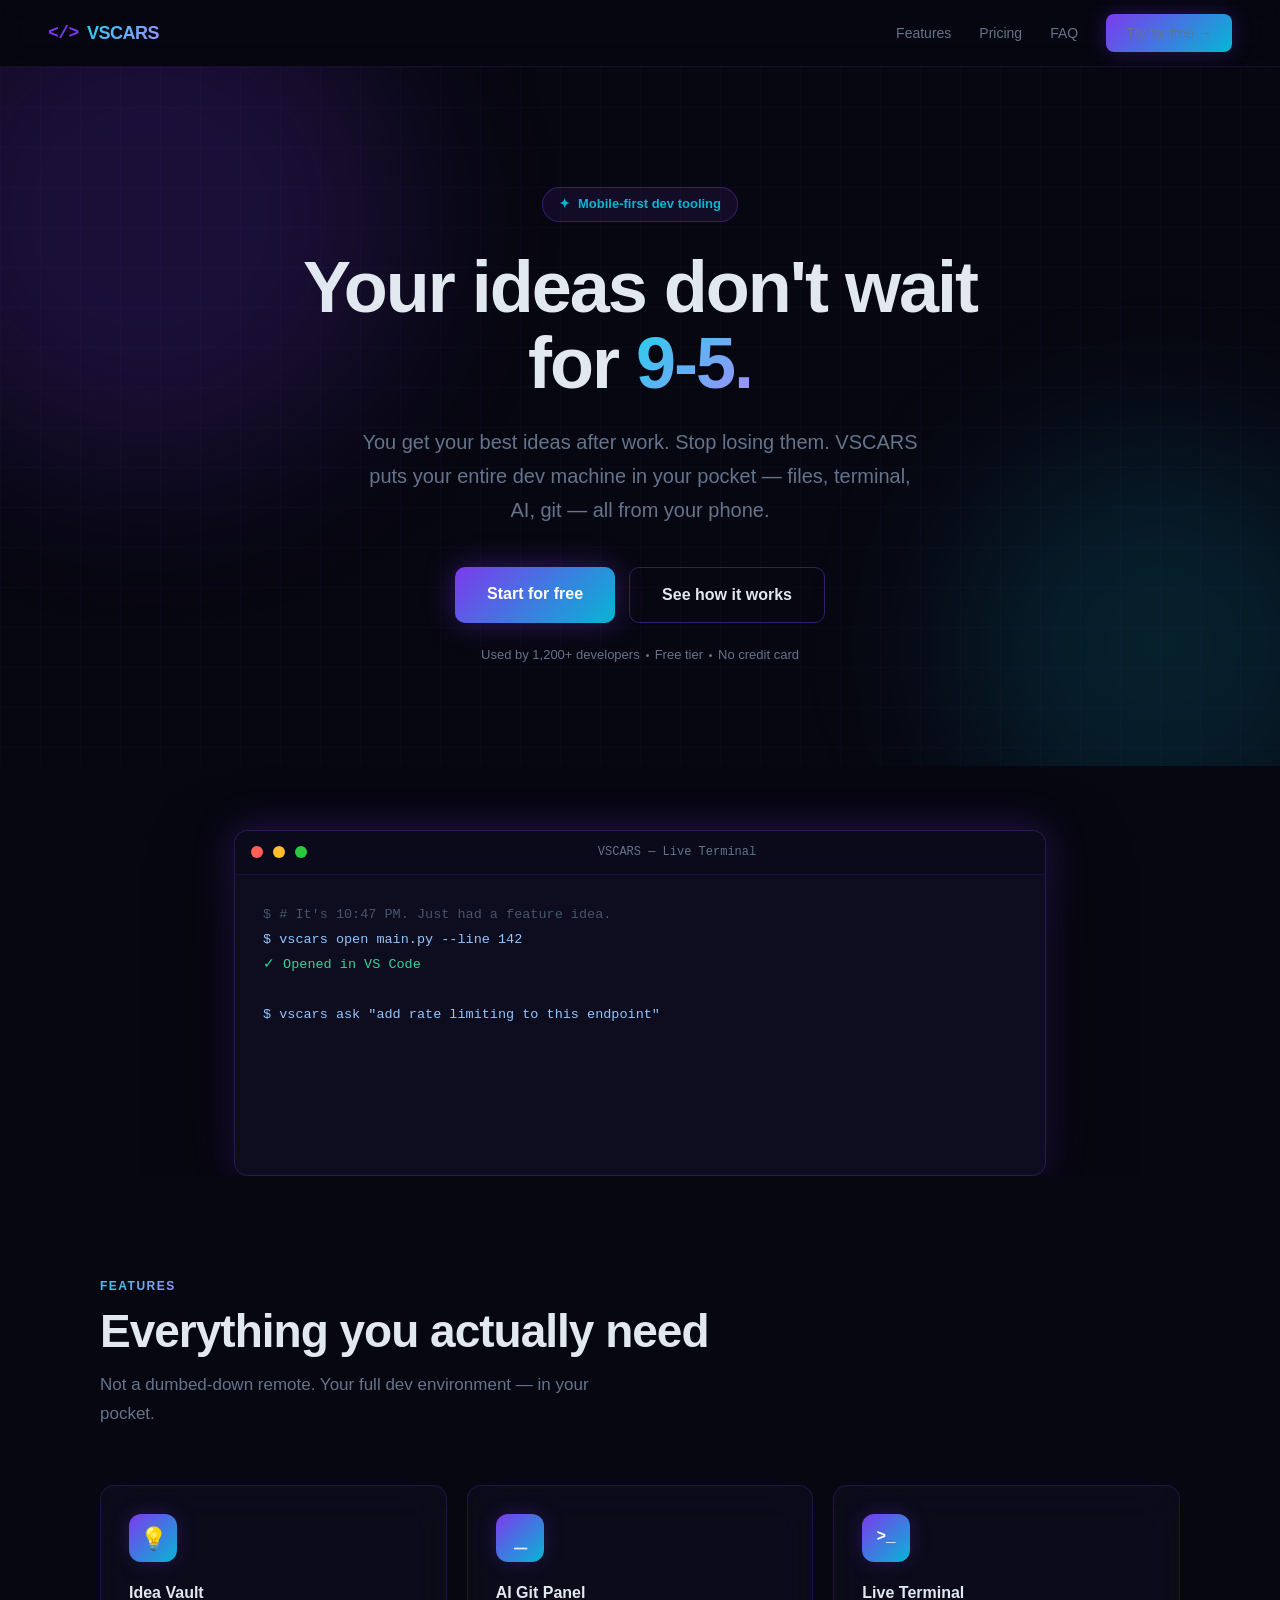
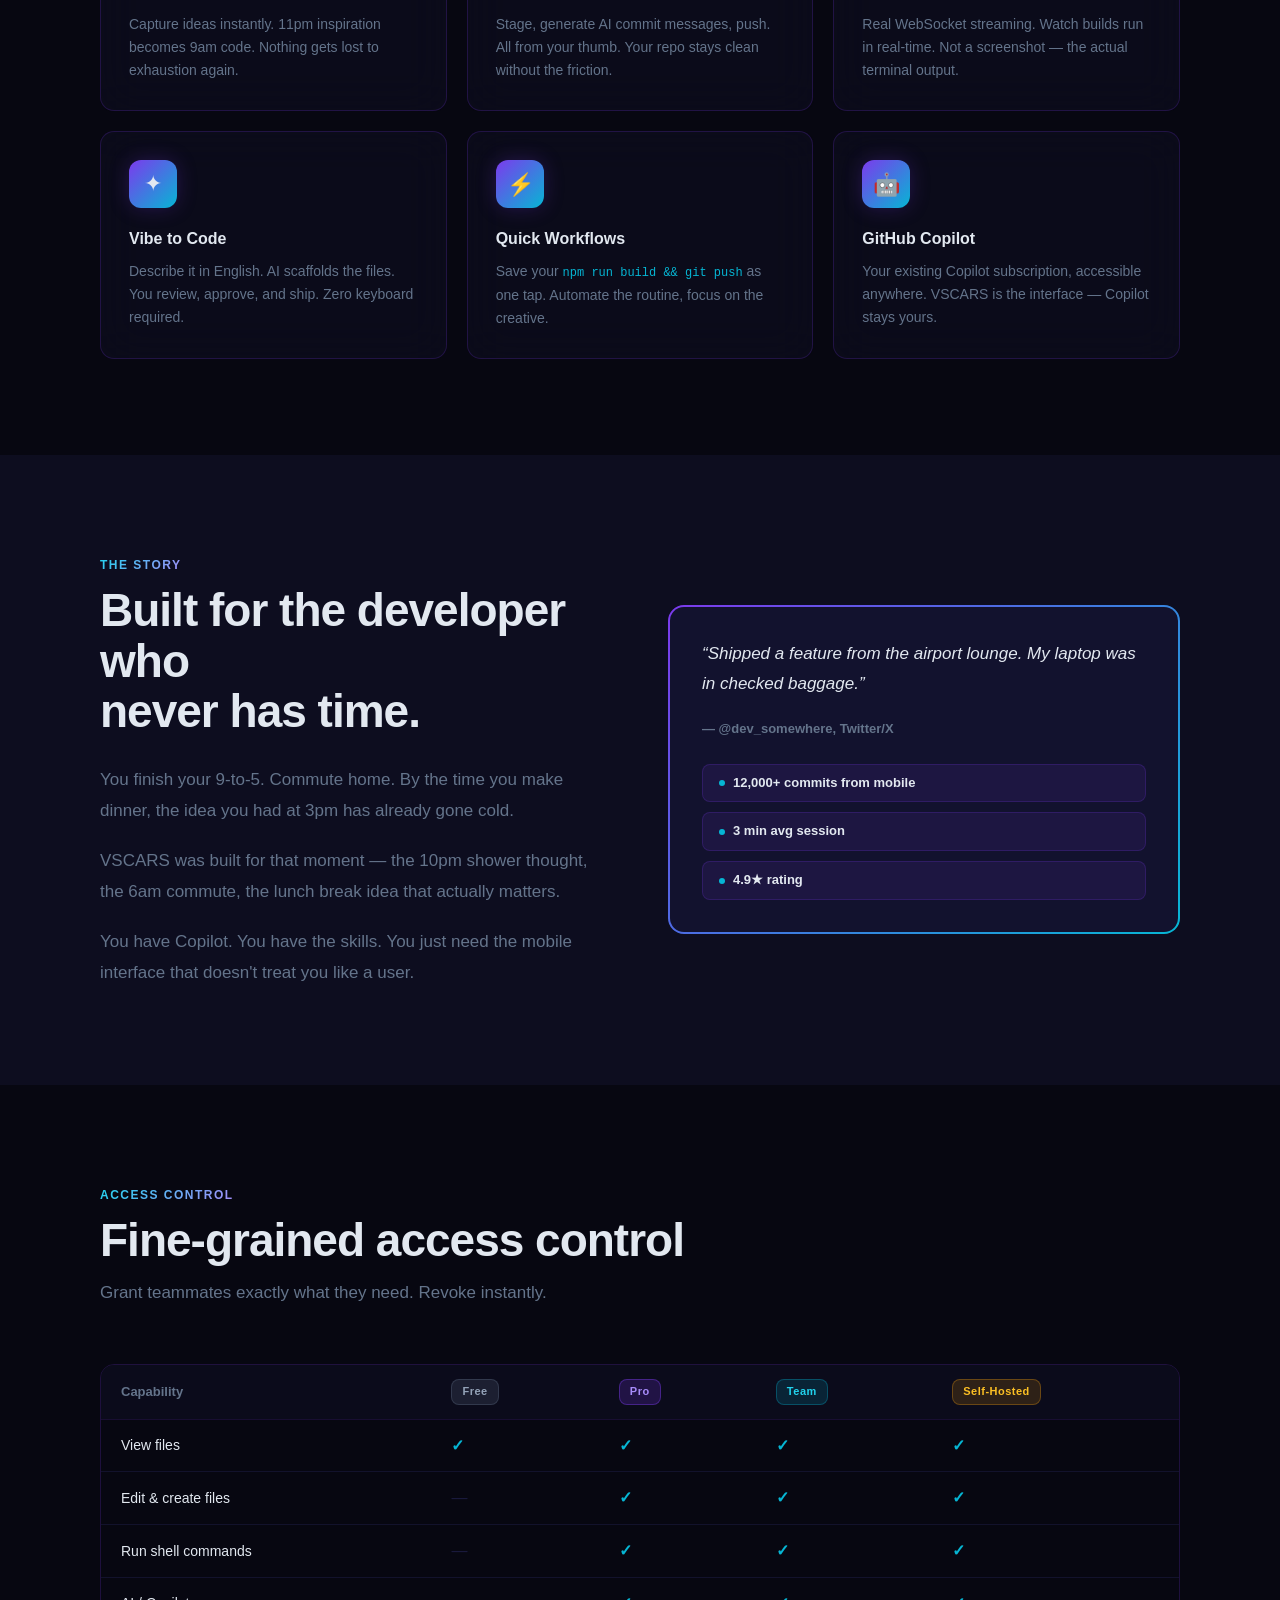
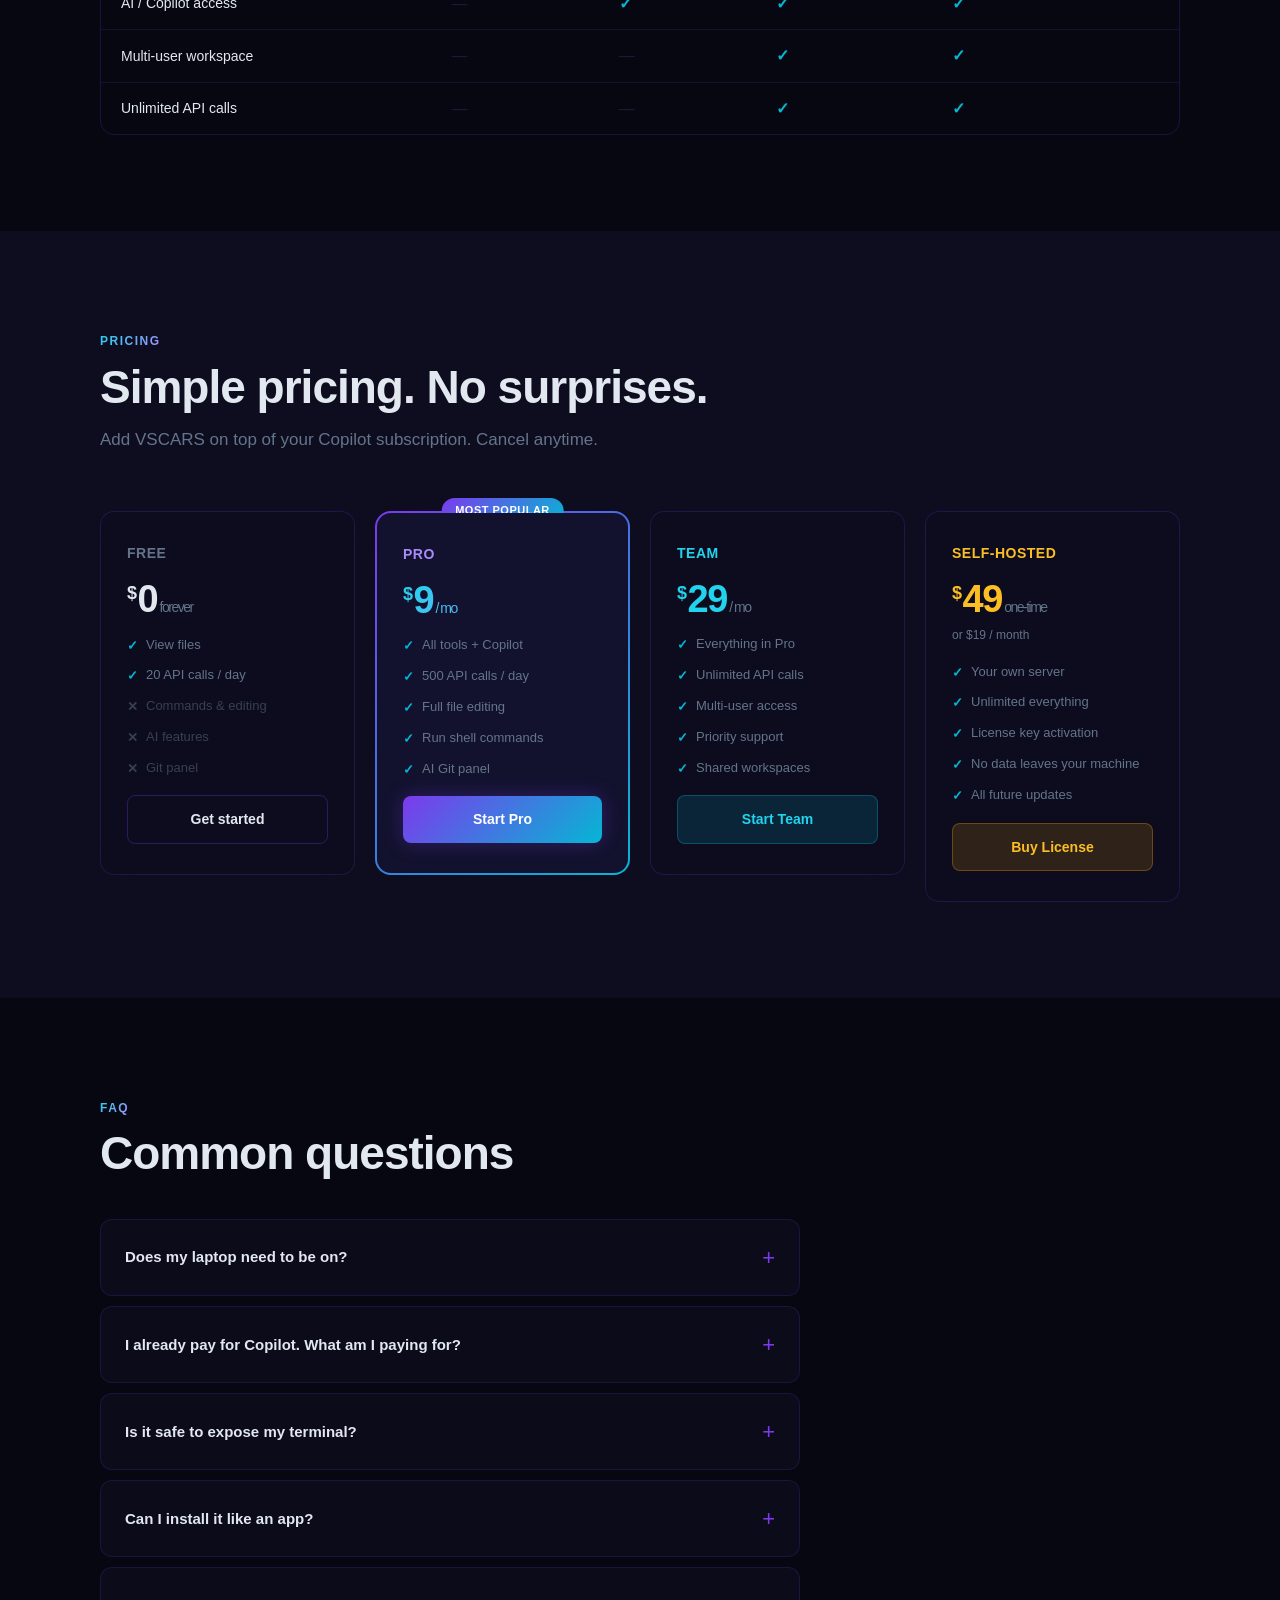
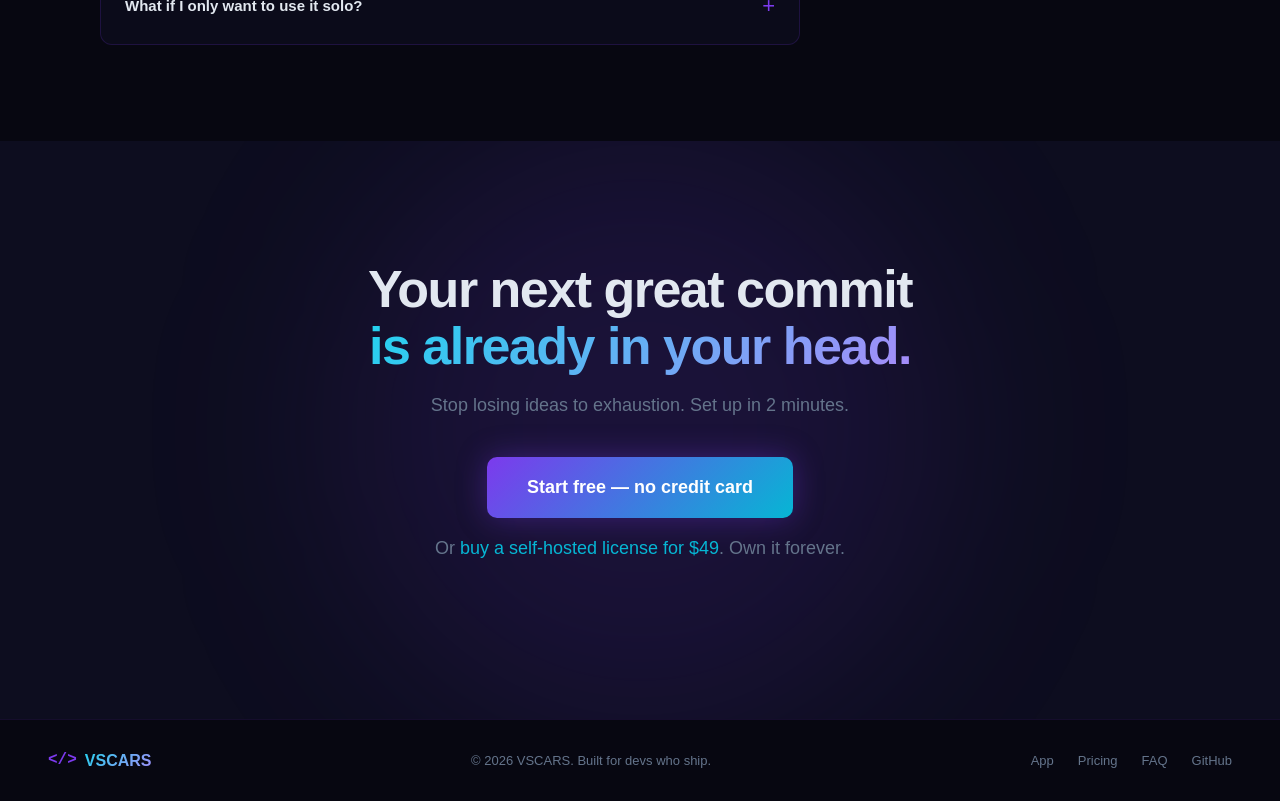
==== static/landing.html @ 750887f8 "Initial commit" ====
<!DOCTYPE html>
<html lang="en">
<head>
<meta charset="UTF-8">
<meta name="viewport" content="width=device-width,initial-scale=1">
<title>VSCARS — VS Code As a Remote Service</title>
<meta name="description" content="Control your dev machine from your phone. Files, terminal, AI, and Git — all from mobile.">
<meta property="og:title" content="VSCARS — VS Code As a Remote Service">
<meta property="og:description" content="Control your dev machine from your phone. Files, terminal, AI, and Git — all from mobile.">
<meta property="og:type" content="website">
<meta name="theme-color" content="#7c3aed">
<link rel="manifest" href="/manifest.json">
<style>
*,*::before,*::after{box-sizing:border-box;margin:0;padding:0}
:root{
  --bg:#070711;
  --surface:#0d0d1f;
  --surface-2:#12122e;
  --border:#1a1a3e;
  --fg:#e2e8f0;
  --muted:#64748b;
  --accent:#7c3aed;
  --accent-2:#06b6d4;
  --accent-3:#f59e0b;
  --gradient:linear-gradient(135deg,#7c3aed 0%,#06b6d4 100%);
  --gradient-text:-webkit-linear-gradient(135deg,#a78bfa,#22d3ee);
  --glow:0 0 40px rgba(124,58,237,0.3);
  --success:#22d3ee;
  --error:#f87171;
  --font:-apple-system,BlinkMacSystemFont,'Segoe UI',sans-serif;
  --mono:'SF Mono','Cascadia Code','Fira Code',Consolas,monospace;
}
html{scroll-behavior:smooth}
body{
  background:var(--bg);color:var(--fg);
  font-family:var(--font);line-height:1.6;
  overflow-x:hidden;
}
a{color:var(--accent);text-decoration:none}
img{max-width:100%}

/* ─── GRADIENT TEXT ─── */
.grad-text{
  background:var(--gradient-text);
  -webkit-background-clip:text;
  -webkit-text-fill-color:transparent;
  background-clip:text;
}

/* ─── NAV ─── */
nav{
  position:sticky;top:0;z-index:200;
  display:flex;align-items:center;justify-content:space-between;
  padding:14px 48px;
  background:rgba(7,7,17,0.85);
  backdrop-filter:blur(16px);-webkit-backdrop-filter:blur(16px);
  border-bottom:1px solid rgba(124,58,237,0.15);
}
.nav-brand{
  display:flex;align-items:center;gap:8px;
  font-weight:800;font-size:18px;letter-spacing:-.5px;
  color:var(--fg);
}
.nav-brand .logo-mark{
  font-size:18px;color:var(--accent);font-family:var(--mono);
}
.nav-links{display:flex;gap:28px;align-items:center}
.nav-links a{
  color:var(--muted);font-size:14px;font-weight:500;
  transition:color .2s;
}
.nav-links a:hover{color:var(--fg)}
.btn-nav{
  padding:8px 20px;
  background:var(--gradient);
  color:#fff;border-radius:8px;
  font-size:14px;font-weight:700;
  transition:opacity .2s,box-shadow .2s;
  box-shadow:0 0 20px rgba(124,58,237,0.3);
}
.btn-nav:hover{opacity:.9;box-shadow:0 0 30px rgba(124,58,237,0.5)}

/* ─── HERO ─── */
.hero{
  position:relative;text-align:center;
  padding:120px 24px 100px;overflow:hidden;
}
.hero-bg-grid{
  position:absolute;inset:0;
  background-image:
    linear-gradient(rgba(124,58,237,0.04) 1px,transparent 1px),
    linear-gradient(90deg,rgba(124,58,237,0.04) 1px,transparent 1px);
  background-size:40px 40px;
  pointer-events:none;
}
.orb{
  position:absolute;border-radius:50%;
  filter:blur(80px);pointer-events:none;
  animation:orb-float 8s ease-in-out infinite;
}
.orb-purple{
  width:500px;height:500px;
  background:rgba(124,58,237,0.18);
  top:-100px;left:-100px;
  animation-delay:0s;
}
.orb-cyan{
  width:400px;height:400px;
  background:rgba(6,182,212,0.14);
  bottom:-80px;right:-80px;
  animation-delay:-4s;
}
@keyframes orb-float{
  0%,100%{transform:translateY(0) scale(1)}
  50%{transform:translateY(-30px) scale(1.05)}
}
.hero-inner{position:relative;z-index:1;max-width:820px;margin:0 auto}
.pill-badge{
  display:inline-flex;align-items:center;gap:8px;
  padding:6px 16px;border-radius:999px;
  background:rgba(124,58,237,0.1);
  border:1px solid rgba(124,58,237,0.35);
  font-size:13px;font-weight:600;color:var(--accent-2);
  margin-bottom:28px;
}
.hero h1{
  font-size:clamp(42px,7vw,72px);font-weight:900;
  line-height:1.05;letter-spacing:-2px;
  margin-bottom:24px;
}
.hero-para{
  font-size:clamp(16px,2.2vw,20px);color:var(--muted);
  max-width:560px;margin:0 auto 40px;line-height:1.7;
}
.hero-cta{display:flex;gap:14px;justify-content:center;flex-wrap:wrap}
.btn-primary{
  padding:14px 32px;
  background:var(--gradient);
  color:#fff;border-radius:10px;
  font-size:16px;font-weight:700;
  transition:opacity .2s,box-shadow .2s;
  box-shadow:0 0 30px rgba(124,58,237,0.35);
  display:inline-block;
}
.btn-primary:hover{opacity:.9;box-shadow:0 0 50px rgba(124,58,237,0.55)}
.btn-ghost{
  padding:14px 32px;
  background:transparent;
  border:1px solid rgba(124,58,237,0.4);
  color:var(--fg);border-radius:10px;
  font-size:16px;font-weight:600;
  transition:border-color .2s,background .2s;
  display:inline-block;
}
.btn-ghost:hover{border-color:var(--accent);background:rgba(124,58,237,0.07)}
.social-proof{
  font-size:13px;color:var(--muted);
  margin-top:22px;display:flex;
  justify-content:center;align-items:center;gap:6px;
  flex-wrap:wrap;
}
.social-proof-dot{width:3px;height:3px;border-radius:50%;background:var(--muted);display:inline-block}

/* ─── TERMINAL ─── */
.terminal-wrap{max-width:860px;margin:0 auto;padding:64px 24px 0}
.terminal-window{
  background:var(--surface);
  border:1px solid rgba(124,58,237,0.25);
  border-radius:14px;overflow:hidden;
  box-shadow:0 30px 80px rgba(0,0,0,0.6),var(--glow);
}
.terminal-bar{
  background:#0a0a1a;padding:12px 16px;
  display:flex;align-items:center;gap:10px;
  border-bottom:1px solid rgba(124,58,237,0.15);
}
.t-dot{width:12px;height:12px;border-radius:50%;flex-shrink:0}
.terminal-title{
  margin-left:8px;font-size:12px;color:var(--muted);
  font-family:var(--mono);flex:1;text-align:center;
}
.terminal-body{
  padding:28px 28px 32px;
  font-family:var(--mono);font-size:13.5px;line-height:1.85;
  min-height:300px;
}
.t-line{opacity:0;display:block}
.t-comment{color:#475569}
.t-cmd{color:#93c5fd}
.t-prompt{color:#64748b}
.t-success{color:#34d399}
.t-ai{color:#a78bfa}
.t-output{color:#94a3b8}
.t-branch{color:#f59e0b}
/* typewriter reveal — each line fades + slides in */
@keyframes line-in{
  from{opacity:0;transform:translateY(4px)}
  to{opacity:1;transform:translateY(0)}
}
.t-line.visible{
  animation:line-in .25s ease forwards;
}

/* ─── SECTIONS ─── */
section{padding:96px 24px}
.section-inner{max-width:1080px;margin:0 auto}
.section-eyebrow{
  font-size:12px;font-weight:700;letter-spacing:1.5px;
  text-transform:uppercase;
  background:var(--gradient-text);
  -webkit-background-clip:text;-webkit-text-fill-color:transparent;background-clip:text;
  margin-bottom:10px;display:inline-block;
}
h2.section-title{
  font-size:clamp(28px,4.5vw,46px);font-weight:900;
  letter-spacing:-1px;line-height:1.1;margin-bottom:14px;
}
.section-sub{
  color:var(--muted);font-size:17px;
  max-width:520px;line-height:1.7;margin-bottom:56px;
}

/* ─── FEATURE GRID ─── */
#features{background:var(--bg)}
.feature-grid{
  display:grid;
  grid-template-columns:repeat(3,1fr);
  gap:20px;
}
.feature-card{
  position:relative;
  background:rgba(13,13,31,0.7);
  backdrop-filter:blur(20px);-webkit-backdrop-filter:blur(20px);
  border:1px solid rgba(124,58,237,0.2);
  border-radius:14px;padding:28px;
  transition:border-color .3s,transform .3s,box-shadow .3s;
  overflow:hidden;
}
.feature-card::before{
  content:'';position:absolute;inset:0;
  background:var(--gradient);opacity:0;
  transition:opacity .3s;border-radius:14px;
  z-index:-1;
}
.feature-card:hover{
  border-color:rgba(124,58,237,0.5);
  transform:translateY(-4px);
  box-shadow:0 20px 60px rgba(124,58,237,0.15);
}
.feature-card:hover::before{opacity:0.04}
.fc-icon-wrap{
  width:48px;height:48px;border-radius:12px;
  background:var(--gradient);
  display:flex;align-items:center;justify-content:center;
  font-size:22px;margin-bottom:18px;
  box-shadow:0 0 20px rgba(124,58,237,0.25);
}
.fc-title{font-weight:700;font-size:16px;margin-bottom:8px}
.fc-body{color:var(--muted);font-size:14px;line-height:1.65}

/* ─── STORY SECTION ─── */
#story{background:var(--surface)}
.story-grid{
  display:grid;
  grid-template-columns:1fr 1fr;
  gap:56px;align-items:center;
}
.story-text p{
  color:var(--muted);font-size:17px;line-height:1.8;
  margin-bottom:20px;
}
.story-text p:last-child{margin-bottom:0}
/* gradient border card via outline trick */
.story-card{
  position:relative;
  background:rgba(13,13,31,0.85);
  backdrop-filter:blur(20px);-webkit-backdrop-filter:blur(20px);
  border-radius:16px;padding:2px;
  background:var(--gradient);
}
.story-card-inner{
  background:var(--surface-2);
  border-radius:14px;padding:32px;
}
.story-quote{
  font-size:17px;line-height:1.75;color:var(--fg);
  font-style:italic;margin-bottom:20px;
}
.story-author{
  font-size:13px;font-weight:700;color:var(--muted);
  margin-bottom:24px;
}
.stat-pills{display:flex;flex-direction:column;gap:10px}
.stat-pill{
  display:inline-flex;align-items:center;gap:8px;
  padding:8px 16px;border-radius:8px;
  background:rgba(124,58,237,0.1);
  border:1px solid rgba(124,58,237,0.2);
  font-size:13px;font-weight:600;color:var(--fg);
}
.stat-pill-dot{
  width:6px;height:6px;border-radius:50%;
  background:var(--gradient);
  background:var(--accent-2);
}

/* ─── PERMISSIONS ─── */
#permissions{background:var(--bg)}
.table-wrap{overflow-x:auto;border-radius:14px;border:1px solid rgba(124,58,237,0.2)}
.perm-table{
  width:100%;border-collapse:collapse;
  font-size:14px;
}
.perm-table th{
  text-align:left;padding:14px 20px;
  color:var(--muted);font-weight:600;font-size:13px;
  background:rgba(13,13,31,0.8);
  border-bottom:1px solid rgba(124,58,237,0.15);
}
.perm-table td{
  padding:13px 20px;
  border-bottom:1px solid rgba(26,26,62,0.6);
}
.perm-table tbody tr:last-child td{border-bottom:none}
.perm-table tbody tr:hover td{background:rgba(124,58,237,0.04)}
.check{color:var(--accent-2);font-weight:700;font-size:16px}
.cross{color:var(--border);font-size:16px}
.badge-plan{
  display:inline-block;padding:3px 10px;border-radius:8px;
  font-size:11px;font-weight:700;letter-spacing:.5px;
}
.bg-free{background:rgba(100,116,139,0.2);color:#94a3b8;border:1px solid rgba(100,116,139,0.3)}
.bg-pro{background:rgba(124,58,237,0.2);color:#a78bfa;border:1px solid rgba(124,58,237,0.4)}
.bg-team{background:rgba(6,182,212,0.15);color:#22d3ee;border:1px solid rgba(6,182,212,0.3)}
.bg-sh{background:rgba(245,158,11,0.15);color:#fbbf24;border:1px solid rgba(245,158,11,0.3)}

/* ─── PRICING ─── */
#pricing{background:var(--surface)}
.pricing-grid{
  display:grid;
  grid-template-columns:repeat(4,1fr);
  gap:20px;align-items:start;
}
.price-card{
  background:rgba(13,13,31,0.7);
  backdrop-filter:blur(20px);-webkit-backdrop-filter:blur(20px);
  border:1px solid rgba(124,58,237,0.2);
  border-radius:14px;padding:30px 26px;
  display:flex;flex-direction:column;gap:16px;
  transition:transform .3s,box-shadow .3s;
}
.price-card:hover{transform:translateY(-4px)}
/* featured card — gradient border wrapper */
.price-card-featured-wrap{
  position:relative;
  background:var(--gradient);
  border-radius:16px;padding:2px;
}
.price-card-featured-wrap .price-card{
  border:none;border-radius:14px;
  background:var(--surface-2);
}
.popular-badge{
  position:absolute;top:-13px;left:50%;transform:translateX(-50%);
  background:var(--gradient);
  color:#fff;font-size:11px;font-weight:700;letter-spacing:.5px;
  padding:4px 14px;border-radius:999px;white-space:nowrap;
  text-transform:uppercase;
}
.pc-name{font-size:14px;font-weight:700;color:var(--muted);letter-spacing:.5px;text-transform:uppercase}
.pc-price{
  font-size:38px;font-weight:900;letter-spacing:-1.5px;
  line-height:1;
}
.pc-price sup{font-size:18px;font-weight:700;vertical-align:super;margin-right:2px}
.pc-price sub{font-size:14px;font-weight:400;color:var(--muted);vertical-align:baseline}
.pc-subprice{font-size:12px;color:var(--muted);margin-top:-8px}
.pc-features{
  list-style:none;display:flex;flex-direction:column;gap:9px;flex:1;
}
.pc-features li{
  font-size:13px;color:var(--muted);
  display:flex;align-items:flex-start;gap:8px;
}
.pc-features li::before{
  content:"✓";color:var(--accent-2);
  font-weight:700;flex-shrink:0;margin-top:1px;
}
.pc-features li.no{color:#374151}
.pc-features li.no::before{content:"✕";color:#374151}
.btn-pc{
  padding:12px;border-radius:8px;font-weight:700;font-size:14px;
  text-align:center;display:block;
  transition:opacity .2s,box-shadow .2s;
}
.btn-pc-grad{background:var(--gradient);color:#fff;box-shadow:0 0 20px rgba(124,58,237,0.3)}
.btn-pc-grad:hover{opacity:.9;box-shadow:0 0 35px rgba(124,58,237,0.5)}
.btn-pc-outline{
  background:transparent;border:1px solid rgba(124,58,237,0.3);
  color:var(--fg);
}
.btn-pc-outline:hover{border-color:var(--accent);background:rgba(124,58,237,0.06)}
.btn-pc-amber{background:rgba(245,158,11,0.15);border:1px solid rgba(245,158,11,0.3);color:#fbbf24}
.btn-pc-amber:hover{background:rgba(245,158,11,0.25)}

/* ─── FAQ ─── */
#faq{background:var(--bg)}
.faq-list{max-width:700px;display:flex;flex-direction:column;gap:10px}
details.faq-item{
  background:rgba(13,13,31,0.7);
  border:1px solid rgba(124,58,237,0.18);
  border-radius:12px;overflow:hidden;
  transition:border-color .2s;
}
details.faq-item[open]{border-color:rgba(124,58,237,0.4)}
details.faq-item summary{
  padding:20px 24px;
  font-weight:700;font-size:15px;
  cursor:pointer;list-style:none;
  display:flex;justify-content:space-between;align-items:center;
  user-select:none;
}
details.faq-item summary::-webkit-details-marker{display:none}
details.faq-item summary::after{
  content:'+';font-size:22px;font-weight:300;
  color:var(--accent);flex-shrink:0;margin-left:16px;
  transition:transform .2s;
}
details.faq-item[open] summary::after{transform:rotate(45deg)}
.faq-body{
  padding:0 24px 20px;
  color:var(--muted);font-size:14px;line-height:1.75;
}

/* ─── FINAL CTA ─── */
#final-cta{
  position:relative;text-align:center;
  padding:120px 24px;overflow:hidden;
  background:var(--surface);
}
.cta-orb-purple{
  position:absolute;width:600px;height:600px;
  border-radius:50%;background:rgba(124,58,237,0.12);
  filter:blur(100px);top:50%;left:50%;
  transform:translate(-50%,-50%);
  pointer-events:none;
}
.cta-inner{position:relative;z-index:1;max-width:640px;margin:0 auto}
#final-cta h2{
  font-size:clamp(32px,5vw,52px);font-weight:900;
  letter-spacing:-1.5px;line-height:1.1;margin-bottom:16px;
}
#final-cta p{
  color:var(--muted);font-size:18px;margin-bottom:36px;line-height:1.65;
}
.cta-note{
  font-size:13px;color:var(--muted);margin-top:16px;
}
.cta-note a{color:var(--accent-2)}

/* ─── FOOTER ─── */
footer{
  border-top:1px solid rgba(124,58,237,0.12);
  padding:28px 48px;
  display:flex;justify-content:space-between;align-items:center;
  flex-wrap:wrap;gap:14px;
  background:var(--bg);
}
.footer-brand{
  display:flex;align-items:center;gap:8px;
  font-weight:800;font-size:16px;
}
.footer-copy{font-size:13px;color:var(--muted)}
.footer-links{display:flex;gap:24px;flex-wrap:wrap}
.footer-links a{color:var(--muted);font-size:13px;transition:color .2s}
.footer-links a:hover{color:var(--fg)}

/* ─── RESPONSIVE ─── */
@media(max-width:960px){
  .pricing-grid{grid-template-columns:repeat(2,1fr)}
  .feature-grid{grid-template-columns:repeat(2,1fr)}
}
@media(max-width:768px){
  nav{padding:12px 20px}
  .nav-links .hide-mob{display:none}
  .hero{padding:80px 20px 70px}
  .orb-purple{width:300px;height:300px}
  .orb-cyan{width:250px;height:250px}
  .feature-grid{grid-template-columns:1fr}
  .story-grid{grid-template-columns:1fr;gap:32px}
  .pricing-grid{grid-template-columns:1fr}
  section{padding:64px 20px}
  footer{flex-direction:column;text-align:center;padding:24px 20px}
  .footer-links{justify-content:center}
}
@media(max-width:480px){
  .hero h1{letter-spacing:-1px}
  .terminal-body{padding:18px 16px 22px;font-size:12px}
  .nav-brand .logo-text-full{display:none}
}
</style>
</head>
<body>

<!-- ───────────── NAV ───────────── -->
<nav>
  <a href="/" class="nav-brand" style="color:var(--fg)">
    <span class="logo-mark">&lt;/&gt;</span>
    <span class="grad-text logo-text-full">VSCARS</span>
  </a>
  <div class="nav-links">
    <a href="#features" class="hide-mob">Features</a>
    <a href="#pricing" class="hide-mob">Pricing</a>
    <a href="#faq" class="hide-mob">FAQ</a>
    <a href="/app" class="btn-nav">Try for free &rarr;</a>
  </div>
</nav>

<!-- ───────────── HERO ───────────── -->
<section class="hero">
  <div class="hero-bg-grid" aria-hidden="true"></div>
  <div class="orb orb-purple" aria-hidden="true"></div>
  <div class="orb orb-cyan" aria-hidden="true"></div>

  <div class="hero-inner">
    <div class="pill-badge">
      <span>&#10022;</span>
      <span>Mobile-first dev tooling</span>
    </div>

    <h1>
      Your ideas don't wait<br>
      for <span class="grad-text">9&#8209;5.</span>
    </h1>

    <p class="hero-para">
      You get your best ideas after work. Stop losing them. VSCARS puts your entire dev machine in your pocket&nbsp;&mdash; files, terminal, AI, git&nbsp;&mdash; all from your phone.
    </p>

    <div class="hero-cta">
      <a href="/app" class="btn-primary">Start for free</a>
      <a href="#terminal-demo" class="btn-ghost">See how it works</a>
    </div>

    <div class="social-proof">
      <span>Used by 1,200+ developers</span>
      <span class="social-proof-dot"></span>
      <span>Free tier</span>
      <span class="social-proof-dot"></span>
      <span>No credit card</span>
    </div>
  </div>
</section>

<!-- ───────────── TERMINAL DEMO ───────────── -->
<div class="terminal-wrap" id="terminal-demo">
  <div class="terminal-window" role="region" aria-label="Live terminal demo">
    <div class="terminal-bar">
      <div class="t-dot" style="background:#ff5f56" aria-hidden="true"></div>
      <div class="t-dot" style="background:#ffbd2e" aria-hidden="true"></div>
      <div class="t-dot" style="background:#27c93f" aria-hidden="true"></div>
      <span class="terminal-title">VSCARS &mdash; Live Terminal</span>
    </div>
    <div class="terminal-body" id="terminal-body" aria-live="polite">
      <!-- lines injected by JS -->
    </div>
  </div>
</div>

<!-- ───────────── FEATURES ───────────── -->
<section id="features">
  <div class="section-inner">
    <span class="section-eyebrow">Features</span>
    <h2 class="section-title">Everything you actually need</h2>
    <p class="section-sub">Not a dumbed-down remote. Your full dev environment &mdash; in your pocket.</p>

    <div class="feature-grid">
      <div class="feature-card">
        <div class="fc-icon-wrap" aria-hidden="true">&#128161;</div>
        <div class="fc-title">Idea Vault</div>
        <div class="fc-body">Capture ideas instantly. 11pm inspiration becomes 9am code. Nothing gets lost to exhaustion again.</div>
      </div>
      <div class="feature-card">
        <div class="fc-icon-wrap" aria-hidden="true">&#9135;</div>
        <div class="fc-title">AI Git Panel</div>
        <div class="fc-body">Stage, generate AI commit messages, push. All from your thumb. Your repo stays clean without the friction.</div>
      </div>
      <div class="feature-card">
        <div class="fc-icon-wrap" aria-hidden="true" style="font-family:var(--mono);font-size:16px;font-weight:700;color:#fff">&gt;_</div>
        <div class="fc-title">Live Terminal</div>
        <div class="fc-body">Real WebSocket streaming. Watch builds run in real-time. Not a screenshot &mdash; the actual terminal output.</div>
      </div>
      <div class="feature-card">
        <div class="fc-icon-wrap" aria-hidden="true">&#10022;</div>
        <div class="fc-title">Vibe to Code</div>
        <div class="fc-body">Describe it in English. AI scaffolds the files. You review, approve, and ship. Zero keyboard required.</div>
      </div>
      <div class="feature-card">
        <div class="fc-icon-wrap" aria-hidden="true">&#9889;</div>
        <div class="fc-title">Quick Workflows</div>
        <div class="fc-body">Save your <code style="font-family:var(--mono);font-size:12px;color:var(--accent-2)">npm run build &amp;&amp; git push</code> as one tap. Automate the routine, focus on the creative.</div>
      </div>
      <div class="feature-card">
        <div class="fc-icon-wrap" aria-hidden="true">&#129302;</div>
        <div class="fc-title">GitHub Copilot</div>
        <div class="fc-body">Your existing Copilot subscription, accessible anywhere. VSCARS is the interface &mdash; Copilot stays yours.</div>
      </div>
    </div>
  </div>
</section>

<!-- ───────────── STORY ───────────── -->
<section id="story">
  <div class="section-inner">
    <div class="story-grid">
      <div class="story-text">
        <span class="section-eyebrow">The Story</span>
        <h2 class="section-title" style="margin-bottom:28px">
          Built for the developer who<br>never has time.
        </h2>
        <p>You finish your 9-to-5. Commute home. By the time you make dinner, the idea you had at 3pm has already gone cold.</p>
        <p>VSCARS was built for that moment &mdash; the 10pm shower thought, the 6am commute, the lunch break idea that actually matters.</p>
        <p>You have Copilot. You have the skills. You just need the mobile interface that doesn't treat you like a user.</p>
      </div>

      <div>
        <div class="story-card">
          <div class="story-card-inner">
            <p class="story-quote">
              &ldquo;Shipped a feature from the airport lounge. My laptop was in checked baggage.&rdquo;
            </p>
            <p class="story-author">&#8212; @dev_somewhere, Twitter/X</p>
            <div class="stat-pills">
              <div class="stat-pill">
                <span class="stat-pill-dot"></span>
                12,000+ commits from mobile
              </div>
              <div class="stat-pill">
                <span class="stat-pill-dot"></span>
                3 min avg session
              </div>
              <div class="stat-pill">
                <span class="stat-pill-dot"></span>
                4.9&#9733; rating
              </div>
            </div>
          </div>
        </div>
      </div>
    </div>
  </div>
</section>

<!-- ───────────── PERMISSIONS ───────────── -->
<section id="permissions">
  <div class="section-inner">
    <span class="section-eyebrow">Access Control</span>
    <h2 class="section-title">Fine-grained access control</h2>
    <p class="section-sub">Grant teammates exactly what they need. Revoke instantly.</p>

    <div class="table-wrap">
      <table class="perm-table">
        <thead>
          <tr>
            <th>Capability</th>
            <th><span class="badge-plan bg-free">Free</span></th>
            <th><span class="badge-plan bg-pro">Pro</span></th>
            <th><span class="badge-plan bg-team">Team</span></th>
            <th><span class="badge-plan bg-sh">Self-Hosted</span></th>
          </tr>
        </thead>
        <tbody>
          <tr>
            <td>View files</td>
            <td class="check">&#10003;</td><td class="check">&#10003;</td>
            <td class="check">&#10003;</td><td class="check">&#10003;</td>
          </tr>
          <tr>
            <td>Edit &amp; create files</td>
            <td class="cross">&#8212;</td><td class="check">&#10003;</td>
            <td class="check">&#10003;</td><td class="check">&#10003;</td>
          </tr>
          <tr>
            <td>Run shell commands</td>
            <td class="cross">&#8212;</td><td class="check">&#10003;</td>
            <td class="check">&#10003;</td><td class="check">&#10003;</td>
          </tr>
          <tr>
            <td>AI / Copilot access</td>
            <td class="cross">&#8212;</td><td class="check">&#10003;</td>
            <td class="check">&#10003;</td><td class="check">&#10003;</td>
          </tr>
          <tr>
            <td>Multi-user workspace</td>
            <td class="cross">&#8212;</td><td class="cross">&#8212;</td>
            <td class="check">&#10003;</td><td class="check">&#10003;</td>
          </tr>
          <tr>
            <td>Unlimited API calls</td>
            <td class="cross">&#8212;</td><td class="cross">&#8212;</td>
            <td class="check">&#10003;</td><td class="check">&#10003;</td>
          </tr>
        </tbody>
      </table>
    </div>
  </div>
</section>

<!-- ───────────── PRICING ───────────── -->
<section id="pricing">
  <div class="section-inner">
    <span class="section-eyebrow">Pricing</span>
    <h2 class="section-title">Simple pricing. No surprises.</h2>
    <p class="section-sub">Add VSCARS on top of your Copilot subscription. Cancel anytime.</p>

    <div class="pricing-grid">
      <!-- Free -->
      <div class="price-card">
        <div class="pc-name">Free</div>
        <div class="pc-price"><sup>$</sup>0<sub> forever</sub></div>
        <ul class="pc-features">
          <li>View files</li>
          <li>20 API calls / day</li>
          <li class="no">Commands &amp; editing</li>
          <li class="no">AI features</li>
          <li class="no">Git panel</li>
        </ul>
        <a href="/app" class="btn-pc btn-pc-outline">Get started</a>
      </div>

      <!-- Pro — featured -->
      <div class="price-card-featured-wrap" style="position:relative">
        <span class="popular-badge">Most Popular</span>
        <div class="price-card">
          <div class="pc-name" style="color:#a78bfa">Pro</div>
          <div class="pc-price grad-text"><sup style="-webkit-text-fill-color:unset;background:none">$</sup>9<sub style="-webkit-text-fill-color:unset;background:none;color:var(--muted)"> / mo</sub></div>
          <ul class="pc-features">
            <li>All tools + Copilot</li>
            <li>500 API calls / day</li>
            <li>Full file editing</li>
            <li>Run shell commands</li>
            <li>AI Git panel</li>
          </ul>
          <a href="/app" class="btn-pc btn-pc-grad">Start Pro</a>
        </div>
      </div>

      <!-- Team -->
      <div class="price-card">
        <div class="pc-name" style="color:#22d3ee">Team</div>
        <div class="pc-price" style="color:#22d3ee"><sup>$</sup>29<sub> / mo</sub></div>
        <ul class="pc-features">
          <li>Everything in Pro</li>
          <li>Unlimited API calls</li>
          <li>Multi-user access</li>
          <li>Priority support</li>
          <li>Shared workspaces</li>
        </ul>
        <a href="/app" class="btn-pc" style="background:rgba(6,182,212,0.15);border:1px solid rgba(6,182,212,0.3);color:#22d3ee;border-radius:8px;font-weight:700;font-size:14px;text-align:center;display:block;padding:12px;transition:background .2s" onmouseover="this.style.background='rgba(6,182,212,0.25)'" onmouseout="this.style.background='rgba(6,182,212,0.15)'">Start Team</a>
      </div>

      <!-- Self-Hosted -->
      <div class="price-card">
        <div class="pc-name" style="color:#fbbf24">Self-Hosted</div>
        <div class="pc-price" style="color:#fbbf24"><sup>$</sup>49<sub> one-time</sub></div>
        <div class="pc-subprice">or $19 / month</div>
        <ul class="pc-features">
          <li>Your own server</li>
          <li>Unlimited everything</li>
          <li>License key activation</li>
          <li>No data leaves your machine</li>
          <li>All future updates</li>
        </ul>
        <a href="/app" class="btn-pc btn-pc-amber">Buy License</a>
      </div>
    </div>
  </div>
</section>

<!-- ───────────── FAQ ───────────── -->
<section id="faq">
  <div class="section-inner">
    <span class="section-eyebrow">FAQ</span>
    <h2 class="section-title" style="margin-bottom:40px">Common questions</h2>

    <div class="faq-list">
      <details class="faq-item">
        <summary>Does my laptop need to be on?</summary>
        <div class="faq-body">
          Yes &mdash; VSCARS is a bridge, not a cloud VM. Your laptop stays on, and your phone connects through a secure Ngrok HTTPS tunnel. Think of it as a remote control for your actual machine, not a replacement.
        </div>
      </details>

      <details class="faq-item">
        <summary>I already pay for Copilot. What am I paying for?</summary>
        <div class="faq-body">
          VSCARS is the mobile interface and infrastructure layer. Your GitHub Copilot subscription key stays yours &mdash; we never touch it. You're paying for the thing that lets you use Copilot from your phone at 10pm.
        </div>
      </details>

      <details class="faq-item">
        <summary>Is it safe to expose my terminal?</summary>
        <div class="faq-body">
          JWT authentication, rate limiting, a command audit log, and HTTPS via Ngrok's encrypted tunnel. The self-hosted plan keeps everything on your own network &mdash; nothing routes through our servers. You stay in control.
        </div>
      </details>

      <details class="faq-item">
        <summary>Can I install it like an app?</summary>
        <div class="faq-body">
          Yes. VSCARS is a PWA. Open it in mobile Safari or Chrome, tap "Add to Home Screen," and it launches like a native app &mdash; full-screen, offline-capable splash, the whole thing.
        </div>
      </details>

      <details class="faq-item">
        <summary>What if I only want to use it solo?</summary>
        <div class="faq-body">
          Pro plan is built for solo devs. Team is for when you want to give a collaborator or contractor access without handing them SSH credentials. The self-hosted plan works for either.
        </div>
      </details>
    </div>
  </div>
</section>

<!-- ───────────── FINAL CTA ───────────── -->
<section id="final-cta">
  <div class="cta-orb-purple" aria-hidden="true"></div>
  <div class="cta-inner">
    <h2>
      Your next great commit<br>
      <span class="grad-text">is already in your head.</span>
    </h2>
    <p>Stop losing ideas to exhaustion. Set up in 2 minutes.</p>
    <a href="/app" class="btn-primary" style="font-size:18px;padding:16px 40px">
      Start free &mdash; no credit card
    </a>
    <p class="cta-note">
      Or <a href="/app">buy a self-hosted license for $49</a>. Own it forever.
    </p>
  </div>
</section>

<!-- ───────────── FOOTER ───────────── -->
<footer>
  <div class="footer-brand">
    <span style="font-family:var(--mono);color:var(--accent)">&lt;/&gt;</span>
    <span class="grad-text">VSCARS</span>
  </div>
  <span class="footer-copy">&copy; 2026 VSCARS. Built for devs who ship.</span>
  <div class="footer-links">
    <a href="/app">App</a>
    <a href="#pricing">Pricing</a>
    <a href="#faq">FAQ</a>
    <a href="https://github.com" target="_blank" rel="noopener">GitHub</a>
  </div>
</footer>

<!-- ───────────── TERMINAL TYPEWRITER ───────────── -->
<script>
(function(){
  var lines = [
    { text: '$ # It\'s 10:47 PM. Just had a feature idea.', cls: 't-comment', delay: 300 },
    { text: '$ vscars open main.py --line 142',             cls: 't-cmd',     delay: 900 },
    { text: '✓ Opened in VS Code',                          cls: 't-success', delay: 1500 },
    { text: '',                                              cls: 't-output',  delay: 1700 },
    { text: '$ vscars ask "add rate limiting to this endpoint"', cls: 't-cmd', delay: 2000 },
    { text: '🤖 Analyzing main.py...',                      cls: 't-ai',      delay: 2700 },
    { text: '✓ Found endpoint at line 142',                 cls: 't-success', delay: 3400 },
    { text: '✓ Added slowapi decorator',                    cls: 't-success', delay: 3900 },
    { text: '✓ Import added',                               cls: 't-success', delay: 4300 },
    { text: '',                                              cls: 't-output',  delay: 4600 },
    { text: '$ git add . && git commit -m "feat: rate limiting"', cls: 't-cmd', delay: 4900 },
    { text: '[main 7f3a2c1] feat: rate limiting — from phone', cls: 't-branch', delay: 5700 },
  ];

  var body = document.getElementById('terminal-body');
  if (!body) return;

  // Intersection Observer — start animation when terminal is visible
  var started = false;
  function run() {
    if (started) return;
    started = true;
    lines.forEach(function(l) {
      setTimeout(function() {
        var span = document.createElement('span');
        span.className = 't-line ' + l.cls;
        span.textContent = l.text || '\u00a0';
        body.appendChild(span);
        // trigger reflow then add visible class
        void span.offsetWidth;
        span.classList.add('visible');
      }, l.delay);
    });
  }

  if ('IntersectionObserver' in window) {
    var obs = new IntersectionObserver(function(entries) {
      if (entries[0].isIntersecting) { run(); obs.disconnect(); }
    }, { threshold: 0.3 });
    obs.observe(body);
  } else {
    run();
  }
})();
</script>

</body>
</html>
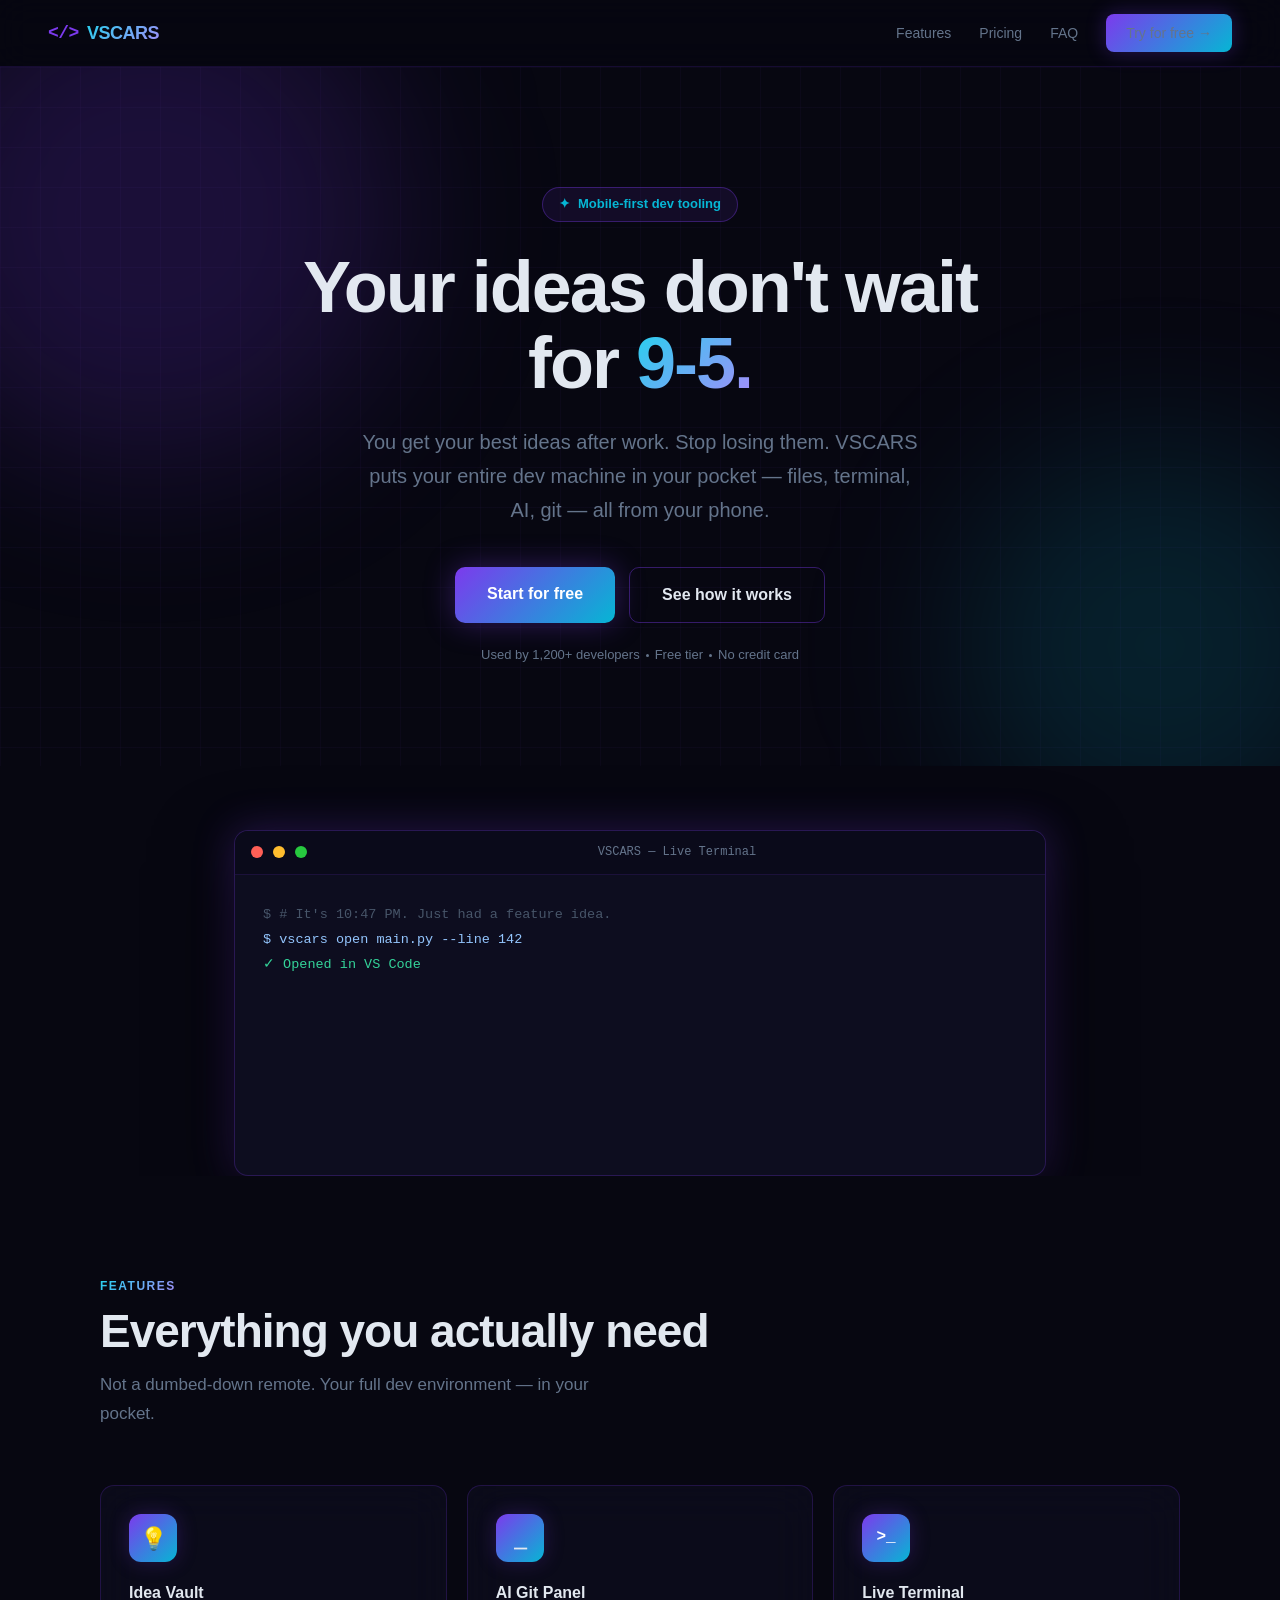
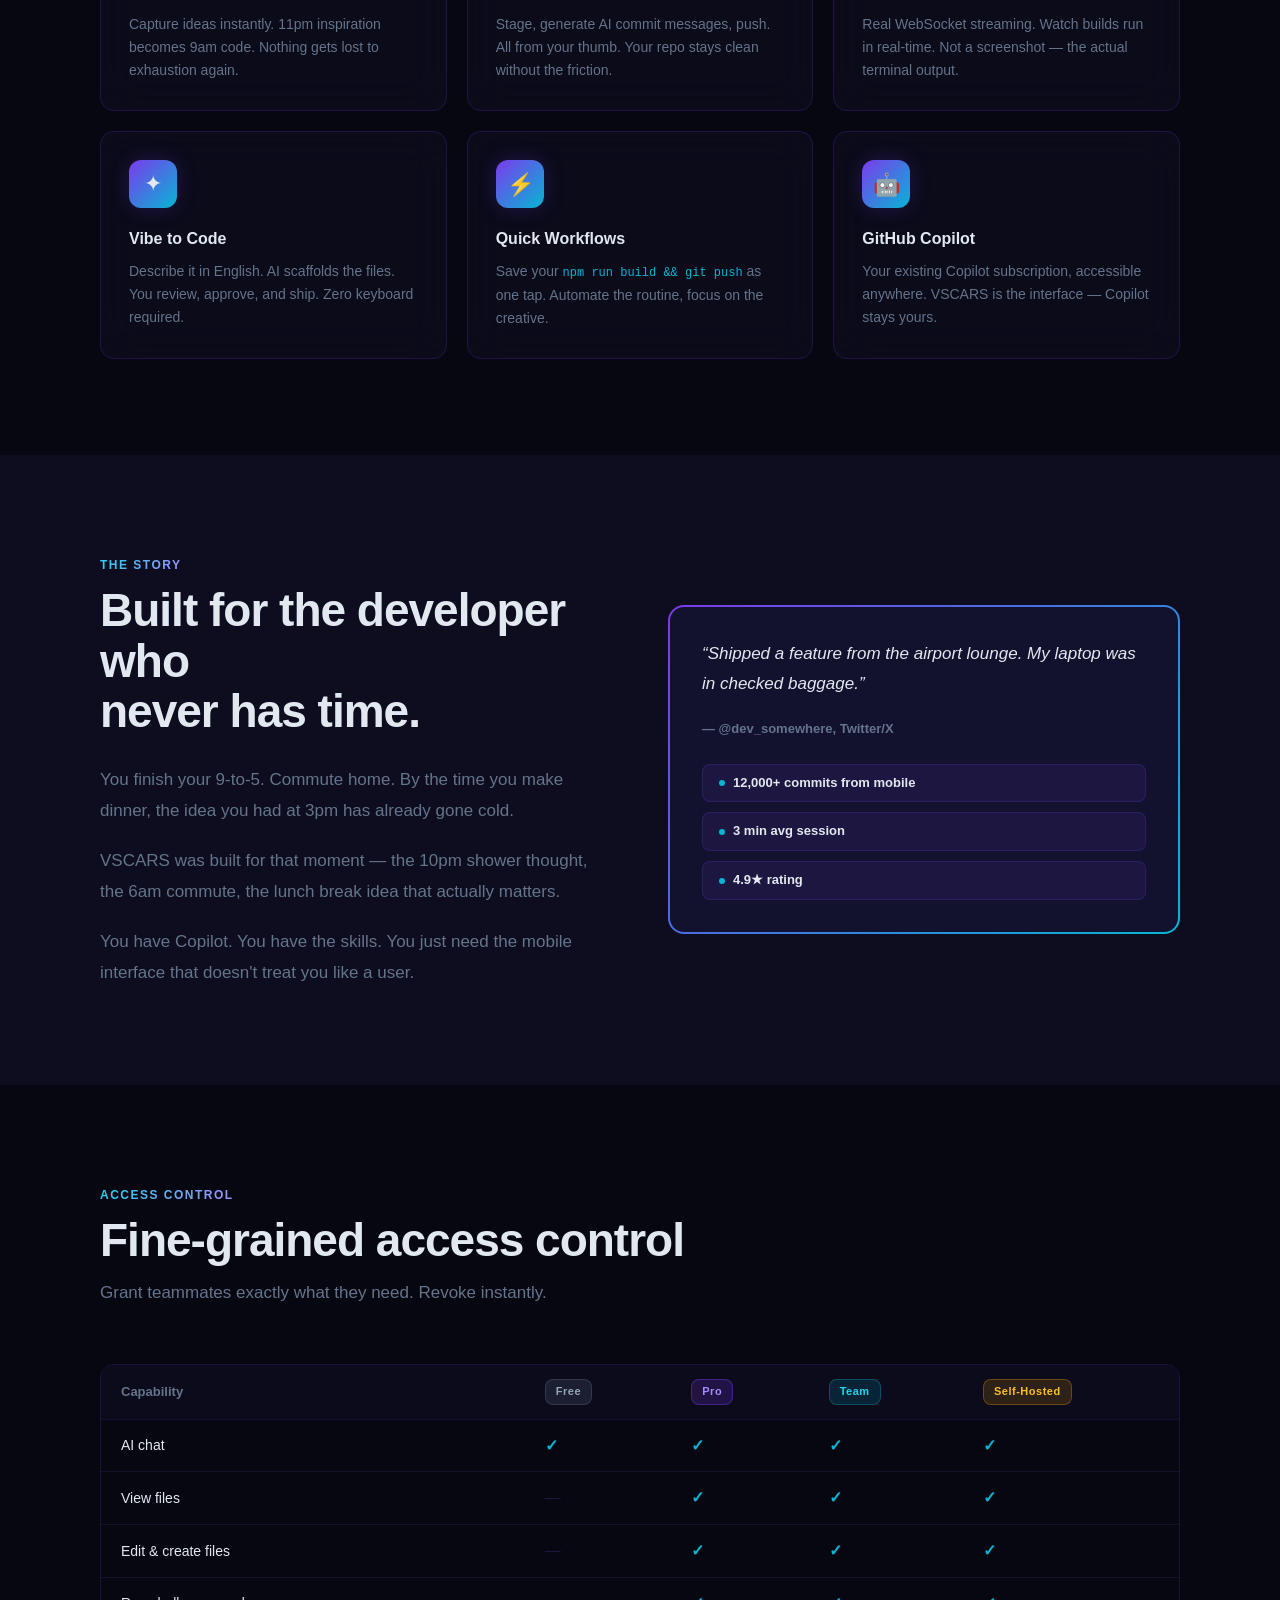
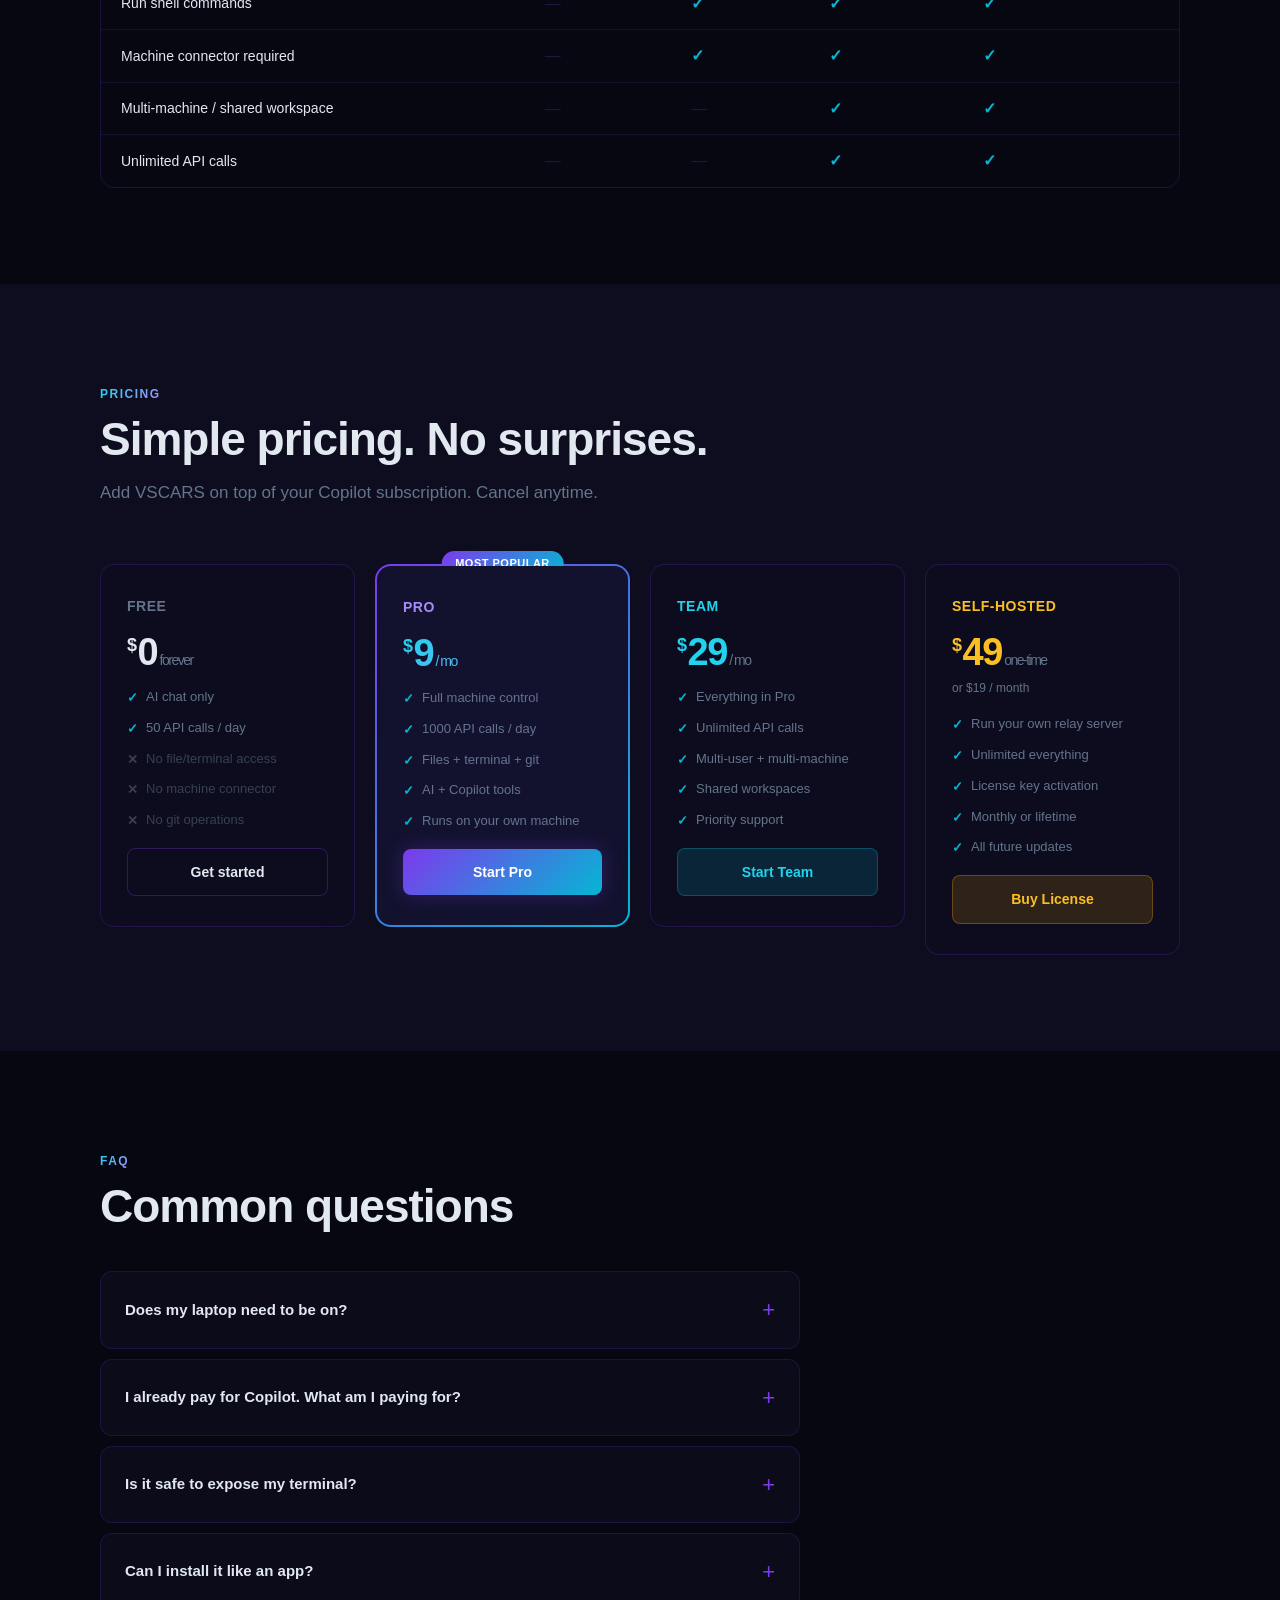
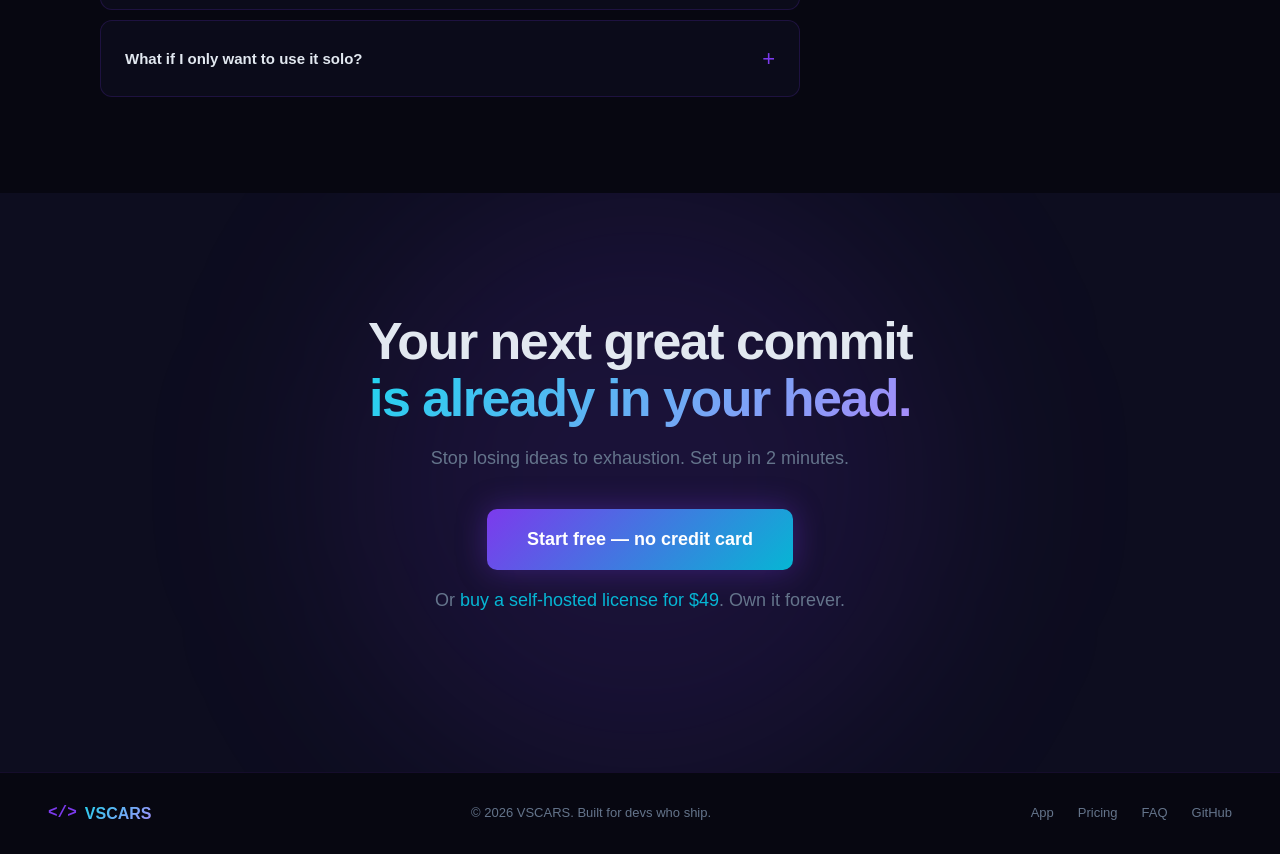
==== commit 014307c0: "VSCars As of now commit" ====
--- a/static/landing.html
+++ b/static/landing.html
@@ -512,7 +512,7 @@
     <a href="#features" class="hide-mob">Features</a>
     <a href="#pricing" class="hide-mob">Pricing</a>
     <a href="#faq" class="hide-mob">FAQ</a>
-    <a href="/app" class="btn-nav">Try for free &rarr;</a>
+    <a href="/setup" class="btn-nav">Try for free &rarr;</a>
   </div>
 </nav>
 
@@ -538,7 +538,7 @@
     </p>
 
     <div class="hero-cta">
-      <a href="/app" class="btn-primary">Start for free</a>
+      <a href="/setup" class="btn-primary">Start for free</a>
       <a href="#terminal-demo" class="btn-ghost">See how it works</a>
     </div>
 
@@ -671,8 +671,13 @@
         </thead>
         <tbody>
           <tr>
+            <td>AI chat</td>
+            <td class="check">&#10003;</td><td class="check">&#10003;</td>
+            <td class="check">&#10003;</td><td class="check">&#10003;</td>
+          </tr>
+          <tr>
             <td>View files</td>
-            <td class="check">&#10003;</td><td class="check">&#10003;</td>
+            <td class="cross">&#8212;</td><td class="check">&#10003;</td>
             <td class="check">&#10003;</td><td class="check">&#10003;</td>
           </tr>
           <tr>
@@ -686,12 +691,12 @@
             <td class="check">&#10003;</td><td class="check">&#10003;</td>
           </tr>
           <tr>
-            <td>AI / Copilot access</td>
+            <td>Machine connector required</td>
             <td class="cross">&#8212;</td><td class="check">&#10003;</td>
             <td class="check">&#10003;</td><td class="check">&#10003;</td>
           </tr>
           <tr>
-            <td>Multi-user workspace</td>
+            <td>Multi-machine / shared workspace</td>
             <td class="cross">&#8212;</td><td class="cross">&#8212;</td>
             <td class="check">&#10003;</td><td class="check">&#10003;</td>
           </tr>
@@ -719,13 +724,13 @@
         <div class="pc-name">Free</div>
         <div class="pc-price"><sup>$</sup>0<sub> forever</sub></div>
         <ul class="pc-features">
-          <li>View files</li>
-          <li>20 API calls / day</li>
-          <li class="no">Commands &amp; editing</li>
-          <li class="no">AI features</li>
-          <li class="no">Git panel</li>
+          <li>AI chat only</li>
+          <li>50 API calls / day</li>
+          <li class="no">No file/terminal access</li>
+          <li class="no">No machine connector</li>
+          <li class="no">No git operations</li>
         </ul>
-        <a href="/app" class="btn-pc btn-pc-outline">Get started</a>
+        <a href="/setup" class="btn-pc btn-pc-outline">Get started</a>
       </div>
 
       <!-- Pro — featured -->
@@ -735,13 +740,13 @@
           <div class="pc-name" style="color:#a78bfa">Pro</div>
           <div class="pc-price grad-text"><sup style="-webkit-text-fill-color:unset;background:none">$</sup>9<sub style="-webkit-text-fill-color:unset;background:none;color:var(--muted)"> / mo</sub></div>
           <ul class="pc-features">
-            <li>All tools + Copilot</li>
-            <li>500 API calls / day</li>
-            <li>Full file editing</li>
-            <li>Run shell commands</li>
-            <li>AI Git panel</li>
+            <li>Full machine control</li>
+            <li>1000 API calls / day</li>
+            <li>Files + terminal + git</li>
+            <li>AI + Copilot tools</li>
+            <li>Runs on your own machine</li>
           </ul>
-          <a href="/app" class="btn-pc btn-pc-grad">Start Pro</a>
+          <a href="/setup" class="btn-pc btn-pc-grad">Start Pro</a>
         </div>
       </div>
 
@@ -752,11 +757,11 @@
         <ul class="pc-features">
           <li>Everything in Pro</li>
           <li>Unlimited API calls</li>
-          <li>Multi-user access</li>
+          <li>Multi-user + multi-machine</li>
+          <li>Shared workspaces</li>
           <li>Priority support</li>
-          <li>Shared workspaces</li>
         </ul>
-        <a href="/app" class="btn-pc" style="background:rgba(6,182,212,0.15);border:1px solid rgba(6,182,212,0.3);color:#22d3ee;border-radius:8px;font-weight:700;font-size:14px;text-align:center;display:block;padding:12px;transition:background .2s" onmouseover="this.style.background='rgba(6,182,212,0.25)'" onmouseout="this.style.background='rgba(6,182,212,0.15)'">Start Team</a>
+        <a href="/setup" class="btn-pc" style="background:rgba(6,182,212,0.15);border:1px solid rgba(6,182,212,0.3);color:#22d3ee;border-radius:8px;font-weight:700;font-size:14px;text-align:center;display:block;padding:12px;transition:background .2s" onmouseover="this.style.background='rgba(6,182,212,0.25)'" onmouseout="this.style.background='rgba(6,182,212,0.15)'">Start Team</a>
       </div>
 
       <!-- Self-Hosted -->
@@ -765,13 +770,13 @@
         <div class="pc-price" style="color:#fbbf24"><sup>$</sup>49<sub> one-time</sub></div>
         <div class="pc-subprice">or $19 / month</div>
         <ul class="pc-features">
-          <li>Your own server</li>
+          <li>Run your own relay server</li>
           <li>Unlimited everything</li>
           <li>License key activation</li>
-          <li>No data leaves your machine</li>
+          <li>Monthly or lifetime</li>
           <li>All future updates</li>
         </ul>
-        <a href="/app" class="btn-pc btn-pc-amber">Buy License</a>
+        <a href="/setup" class="btn-pc btn-pc-amber">Buy License</a>
       </div>
     </div>
   </div>
@@ -831,11 +836,11 @@
       <span class="grad-text">is already in your head.</span>
     </h2>
     <p>Stop losing ideas to exhaustion. Set up in 2 minutes.</p>
-    <a href="/app" class="btn-primary" style="font-size:18px;padding:16px 40px">
+    <a href="/setup" class="btn-primary" style="font-size:18px;padding:16px 40px">
       Start free &mdash; no credit card
     </a>
     <p class="cta-note">
-      Or <a href="/app">buy a self-hosted license for $49</a>. Own it forever.
+      Or <a href="/setup">buy a self-hosted license for $49</a>. Own it forever.
     </p>
   </div>
 </section>
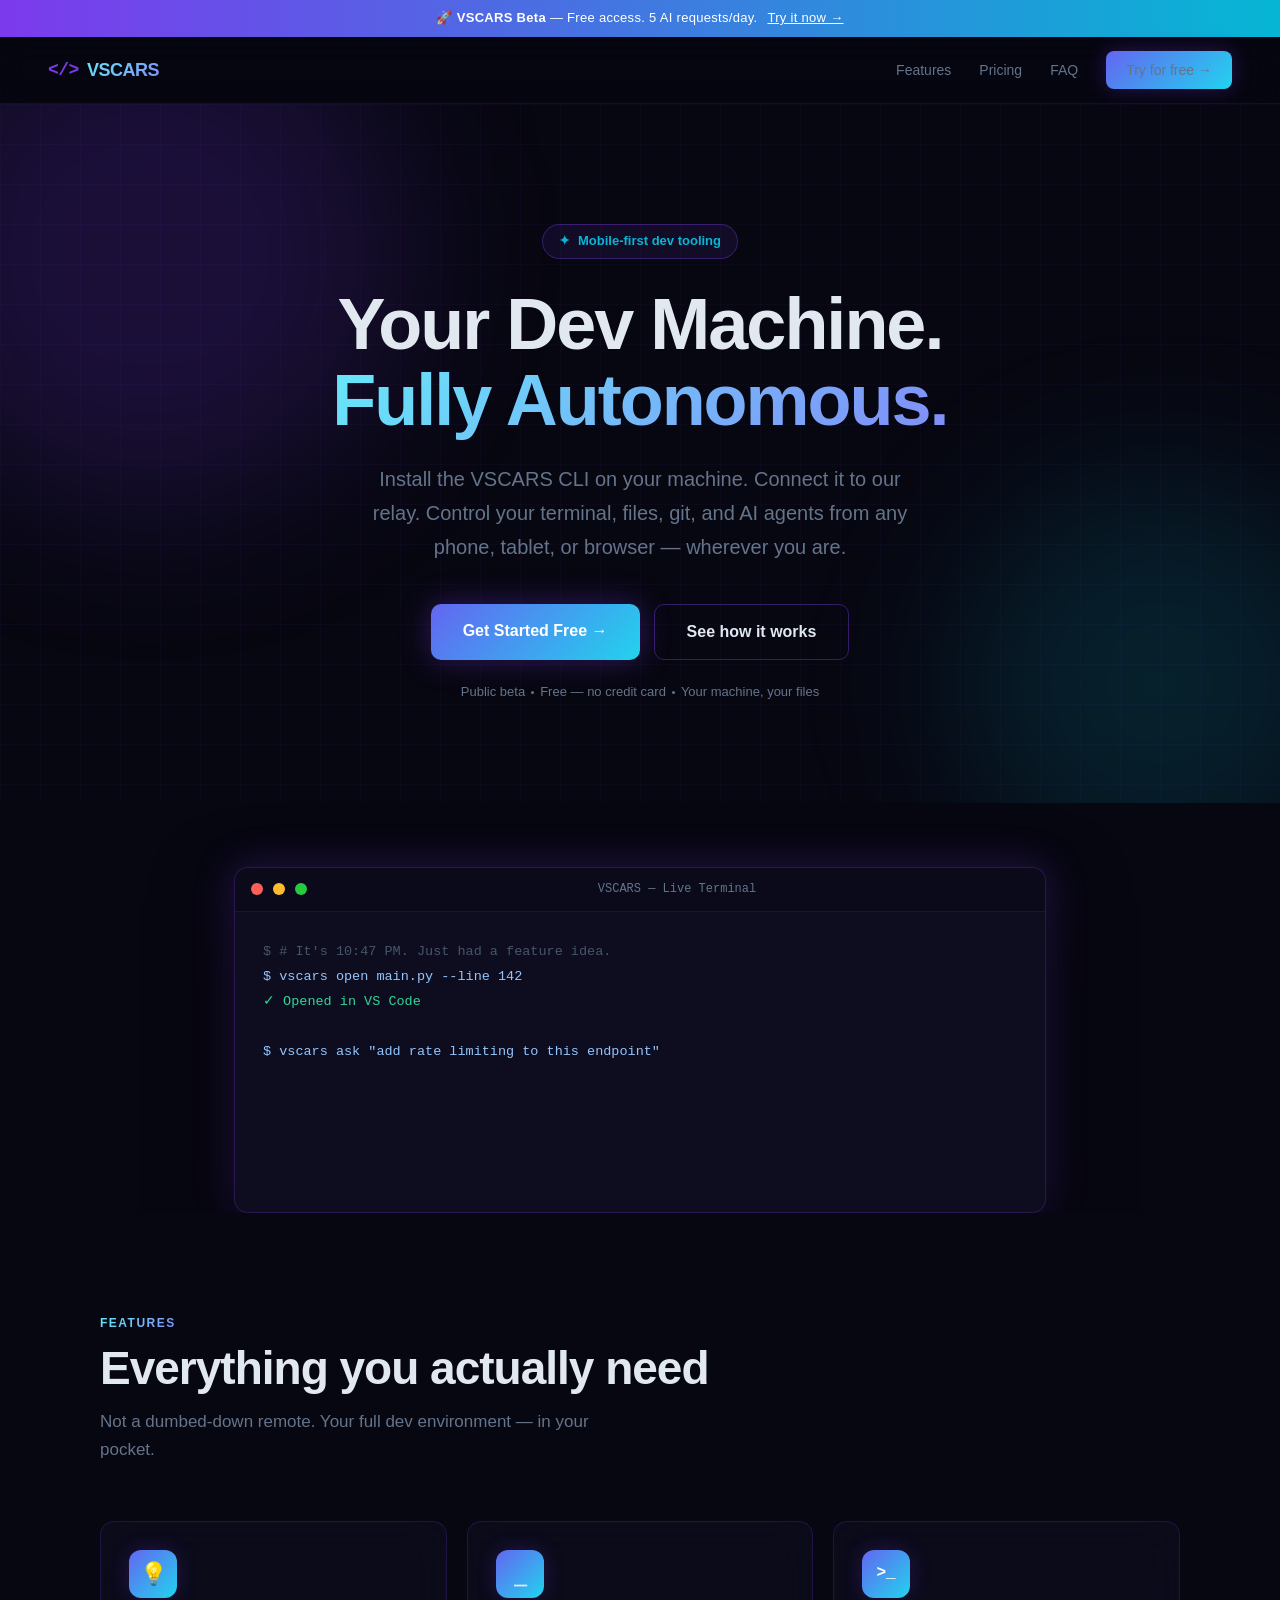
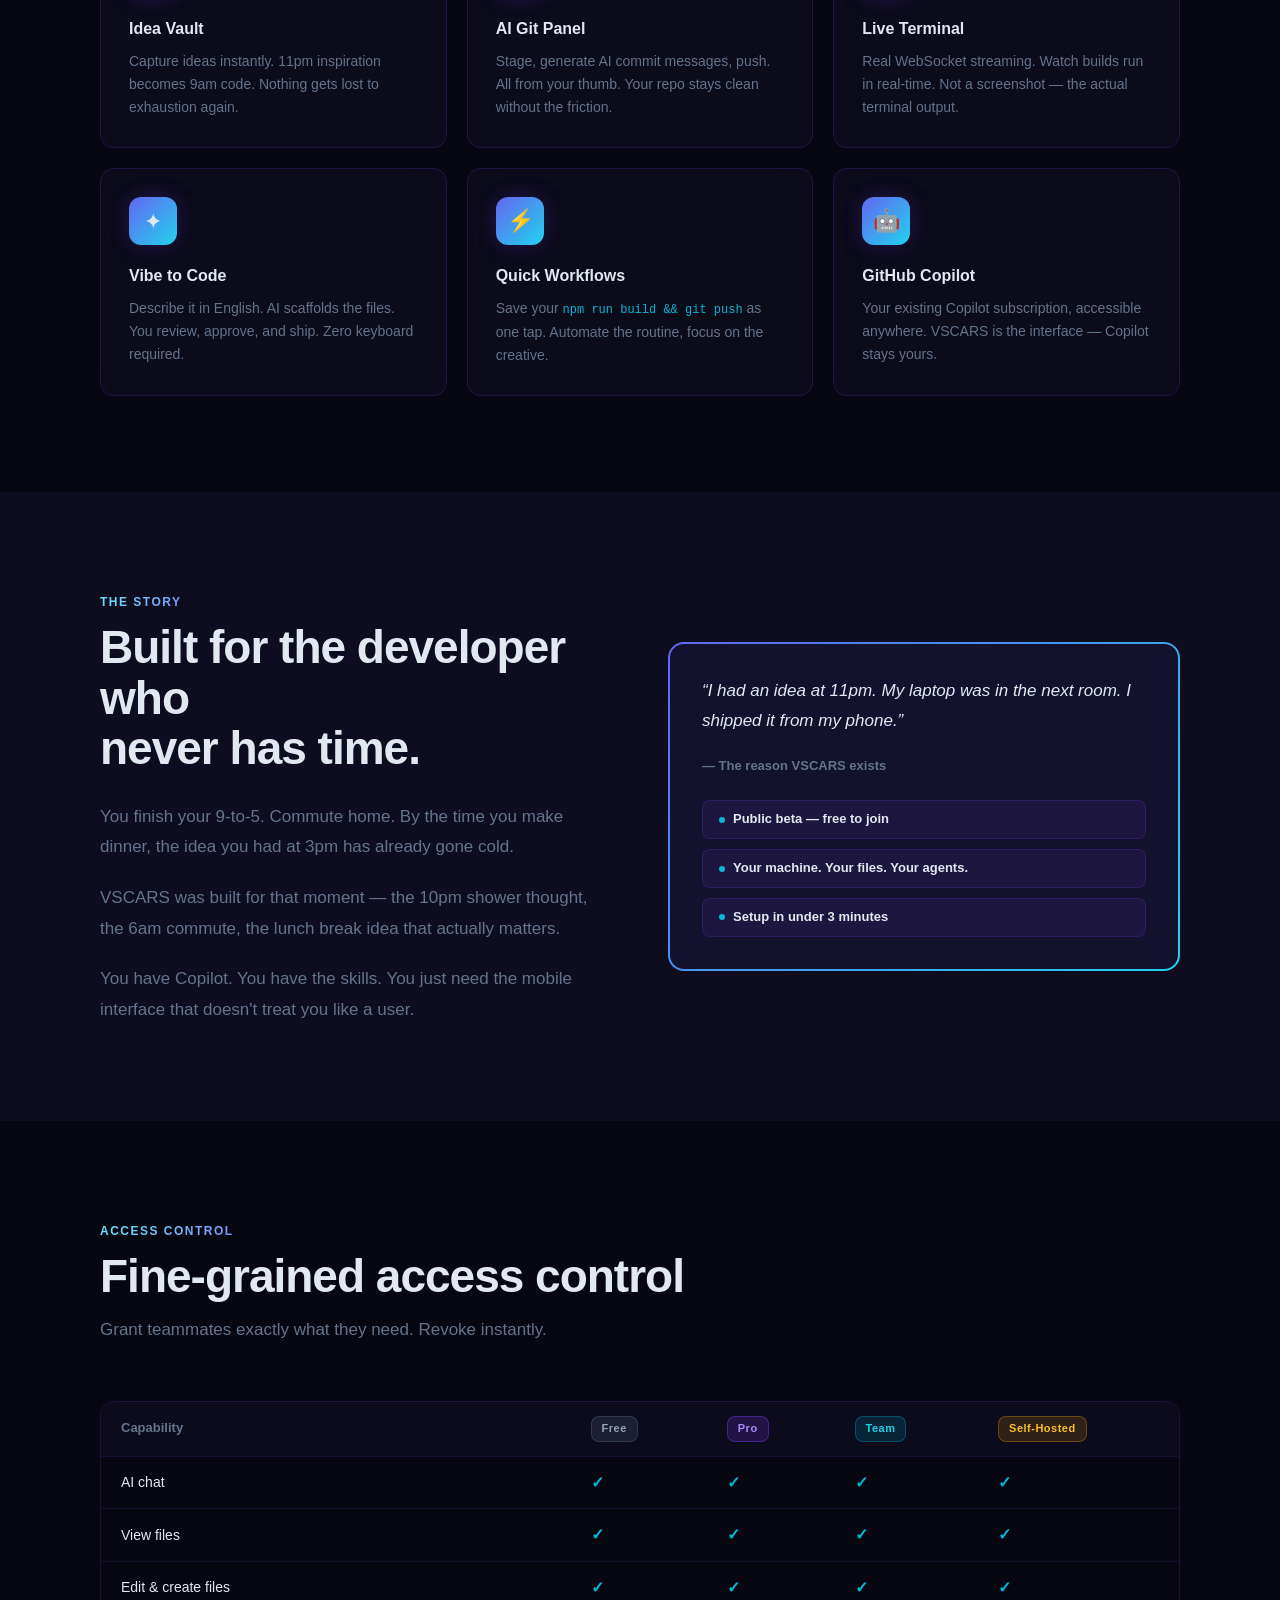
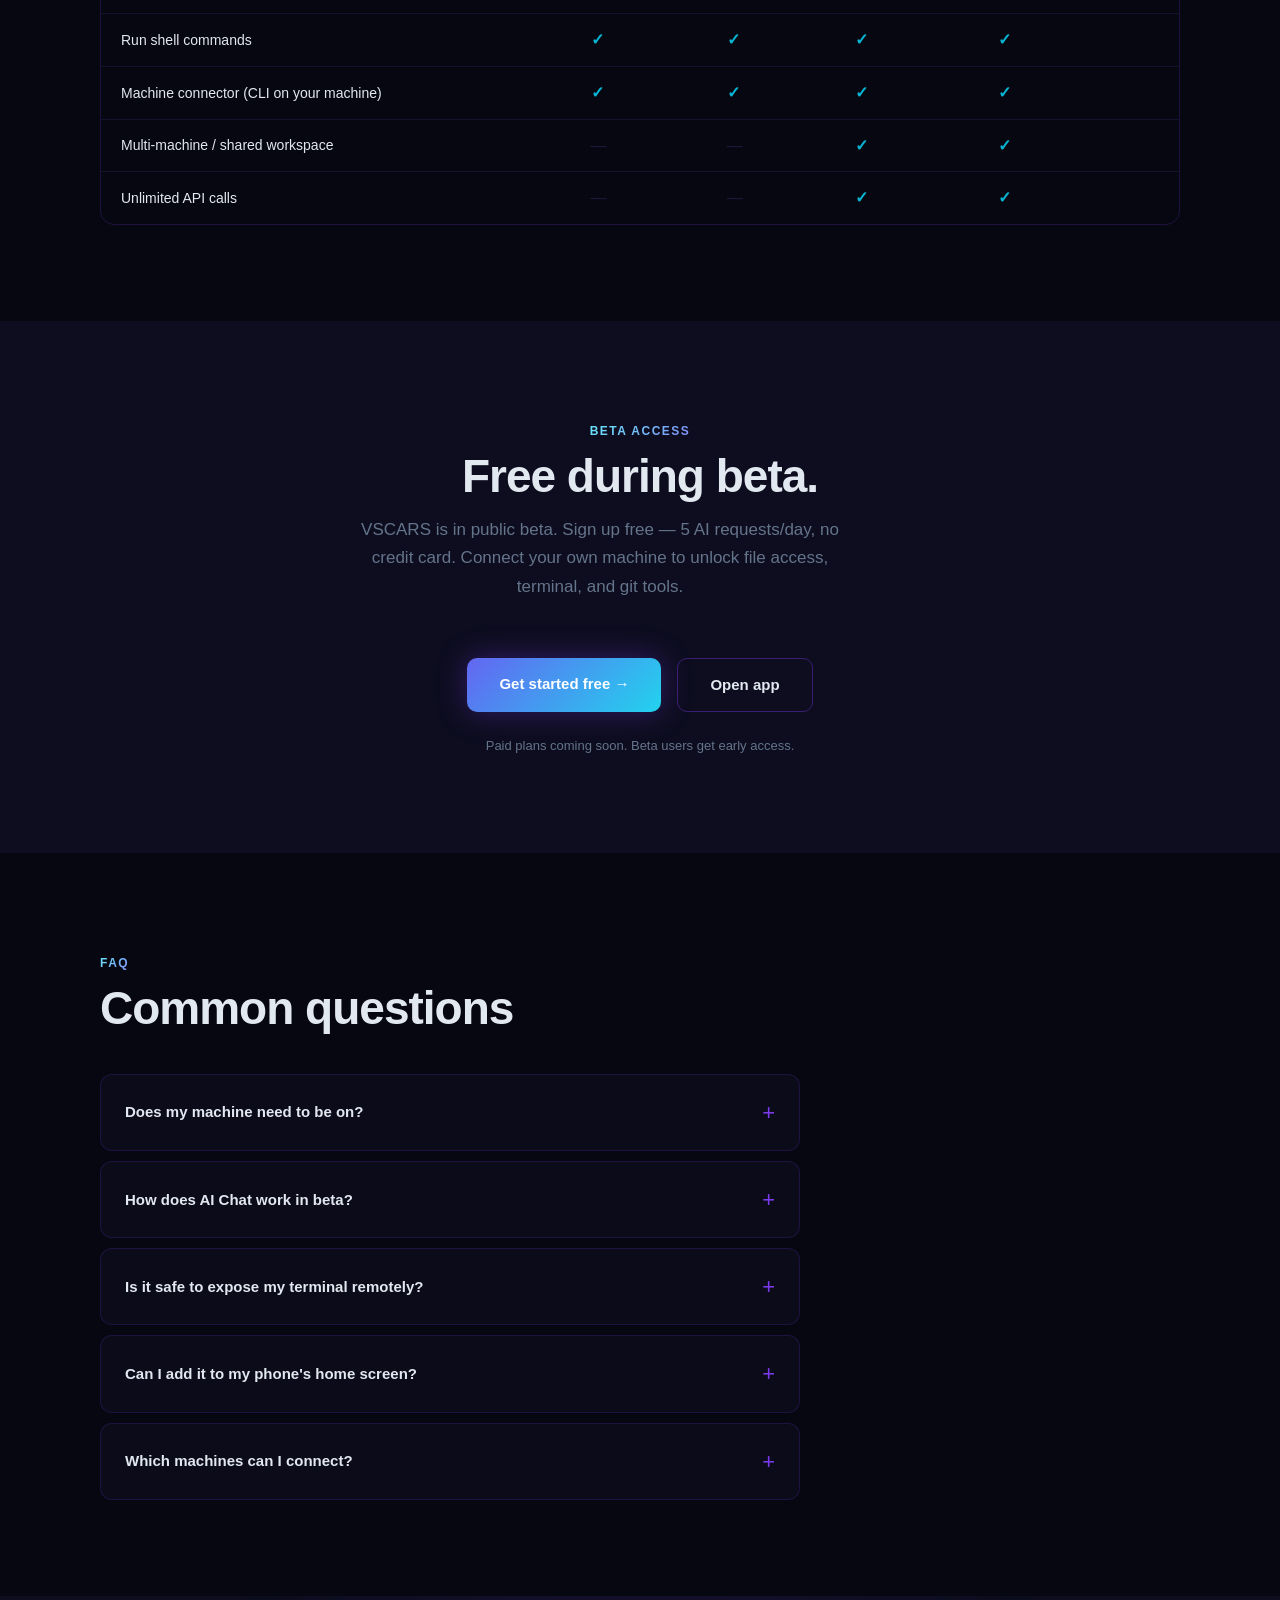
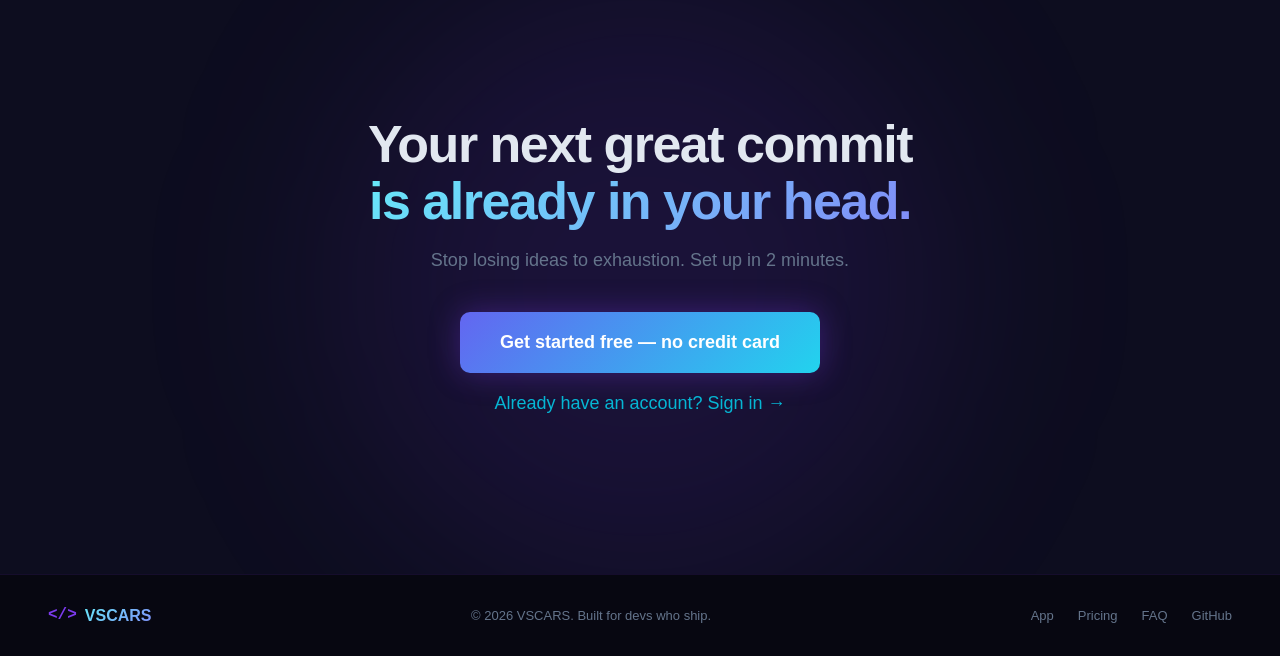
==== commit 1747fca1: "Deployment Pipeline for VSCARS" ====
--- a/static/landing.html
+++ b/static/landing.html
@@ -22,8 +22,8 @@
   --accent:#7c3aed;
   --accent-2:#06b6d4;
   --accent-3:#f59e0b;
-  --gradient:linear-gradient(135deg,#7c3aed 0%,#06b6d4 100%);
-  --gradient-text:-webkit-linear-gradient(135deg,#a78bfa,#22d3ee);
+  --gradient:linear-gradient(135deg,#6366f1 0%,#22d3ee 100%);
+  --gradient-text:-webkit-linear-gradient(135deg,#818cf8,#67e8f9);
   --glow:0 0 40px rgba(124,58,237,0.3);
   --success:#22d3ee;
   --error:#f87171;
@@ -502,6 +502,11 @@
 </head>
 <body>
 
+<!-- ───────────── BETA BANNER ───────────── -->
+<div style="background:linear-gradient(90deg,#7c3aed,#06b6d4);color:#fff;text-align:center;padding:8px 16px;font-size:13px;font-weight:500;letter-spacing:0.3px;">
+  🚀 <strong>VSCARS Beta</strong> — Free access. 5 AI requests/day. <a href="/app" style="color:#fff;text-decoration:underline;margin-left:6px;">Try it now →</a>
+</div>
+
 <!-- ───────────── NAV ───────────── -->
 <nav>
   <a href="/" class="nav-brand" style="color:var(--fg)">
@@ -529,25 +534,25 @@
     </div>
 
     <h1>
-      Your ideas don't wait<br>
-      for <span class="grad-text">9&#8209;5.</span>
+      Your Dev Machine.<br>
+      <span class="grad-text">Fully Autonomous.</span>
     </h1>
 
     <p class="hero-para">
-      You get your best ideas after work. Stop losing them. VSCARS puts your entire dev machine in your pocket&nbsp;&mdash; files, terminal, AI, git&nbsp;&mdash; all from your phone.
+      Install the VSCARS CLI on your machine. Connect it to our relay. Control your terminal, files, git, and AI agents from any phone, tablet, or browser &mdash; wherever you are.
     </p>
 
     <div class="hero-cta">
-      <a href="/setup" class="btn-primary">Start for free</a>
+      <a href="/setup" class="btn-primary">Get Started Free →</a>
       <a href="#terminal-demo" class="btn-ghost">See how it works</a>
     </div>
 
     <div class="social-proof">
-      <span>Used by 1,200+ developers</span>
+      <span>Public beta</span>
       <span class="social-proof-dot"></span>
-      <span>Free tier</span>
+      <span>Free — no credit card</span>
       <span class="social-proof-dot"></span>
-      <span>No credit card</span>
+      <span>Your machine, your files</span>
     </div>
   </div>
 </section>
@@ -627,21 +632,21 @@
         <div class="story-card">
           <div class="story-card-inner">
             <p class="story-quote">
-              &ldquo;Shipped a feature from the airport lounge. My laptop was in checked baggage.&rdquo;
+              &ldquo;I had an idea at 11pm. My laptop was in the next room. I shipped it from my phone.&rdquo;
             </p>
-            <p class="story-author">&#8212; @dev_somewhere, Twitter/X</p>
+            <p class="story-author">&#8212; The reason VSCARS exists</p>
             <div class="stat-pills">
               <div class="stat-pill">
                 <span class="stat-pill-dot"></span>
-                12,000+ commits from mobile
+                Public beta &mdash; free to join
               </div>
               <div class="stat-pill">
                 <span class="stat-pill-dot"></span>
-                3 min avg session
+                Your machine. Your files. Your agents.
               </div>
               <div class="stat-pill">
                 <span class="stat-pill-dot"></span>
-                4.9&#9733; rating
+                Setup in under 3 minutes
               </div>
             </div>
           </div>
@@ -677,22 +682,22 @@
           </tr>
           <tr>
             <td>View files</td>
-            <td class="cross">&#8212;</td><td class="check">&#10003;</td>
+            <td class="check">&#10003;</td><td class="check">&#10003;</td>
             <td class="check">&#10003;</td><td class="check">&#10003;</td>
           </tr>
           <tr>
             <td>Edit &amp; create files</td>
-            <td class="cross">&#8212;</td><td class="check">&#10003;</td>
+            <td class="check">&#10003;</td><td class="check">&#10003;</td>
             <td class="check">&#10003;</td><td class="check">&#10003;</td>
           </tr>
           <tr>
             <td>Run shell commands</td>
-            <td class="cross">&#8212;</td><td class="check">&#10003;</td>
+            <td class="check">&#10003;</td><td class="check">&#10003;</td>
             <td class="check">&#10003;</td><td class="check">&#10003;</td>
           </tr>
           <tr>
-            <td>Machine connector required</td>
-            <td class="cross">&#8212;</td><td class="check">&#10003;</td>
+            <td>Machine connector (CLI on your machine)</td>
+            <td class="check">&#10003;</td><td class="check">&#10003;</td>
             <td class="check">&#10003;</td><td class="check">&#10003;</td>
           </tr>
           <tr>
@@ -713,72 +718,15 @@
 
 <!-- ───────────── PRICING ───────────── -->
 <section id="pricing">
-  <div class="section-inner">
-    <span class="section-eyebrow">Pricing</span>
-    <h2 class="section-title">Simple pricing. No surprises.</h2>
-    <p class="section-sub">Add VSCARS on top of your Copilot subscription. Cancel anytime.</p>
-
-    <div class="pricing-grid">
-      <!-- Free -->
-      <div class="price-card">
-        <div class="pc-name">Free</div>
-        <div class="pc-price"><sup>$</sup>0<sub> forever</sub></div>
-        <ul class="pc-features">
-          <li>AI chat only</li>
-          <li>50 API calls / day</li>
-          <li class="no">No file/terminal access</li>
-          <li class="no">No machine connector</li>
-          <li class="no">No git operations</li>
-        </ul>
-        <a href="/setup" class="btn-pc btn-pc-outline">Get started</a>
-      </div>
-
-      <!-- Pro — featured -->
-      <div class="price-card-featured-wrap" style="position:relative">
-        <span class="popular-badge">Most Popular</span>
-        <div class="price-card">
-          <div class="pc-name" style="color:#a78bfa">Pro</div>
-          <div class="pc-price grad-text"><sup style="-webkit-text-fill-color:unset;background:none">$</sup>9<sub style="-webkit-text-fill-color:unset;background:none;color:var(--muted)"> / mo</sub></div>
-          <ul class="pc-features">
-            <li>Full machine control</li>
-            <li>1000 API calls / day</li>
-            <li>Files + terminal + git</li>
-            <li>AI + Copilot tools</li>
-            <li>Runs on your own machine</li>
-          </ul>
-          <a href="/setup" class="btn-pc btn-pc-grad">Start Pro</a>
-        </div>
-      </div>
-
-      <!-- Team -->
-      <div class="price-card">
-        <div class="pc-name" style="color:#22d3ee">Team</div>
-        <div class="pc-price" style="color:#22d3ee"><sup>$</sup>29<sub> / mo</sub></div>
-        <ul class="pc-features">
-          <li>Everything in Pro</li>
-          <li>Unlimited API calls</li>
-          <li>Multi-user + multi-machine</li>
-          <li>Shared workspaces</li>
-          <li>Priority support</li>
-        </ul>
-        <a href="/setup" class="btn-pc" style="background:rgba(6,182,212,0.15);border:1px solid rgba(6,182,212,0.3);color:#22d3ee;border-radius:8px;font-weight:700;font-size:14px;text-align:center;display:block;padding:12px;transition:background .2s" onmouseover="this.style.background='rgba(6,182,212,0.25)'" onmouseout="this.style.background='rgba(6,182,212,0.15)'">Start Team</a>
-      </div>
-
-      <!-- Self-Hosted -->
-      <div class="price-card">
-        <div class="pc-name" style="color:#fbbf24">Self-Hosted</div>
-        <div class="pc-price" style="color:#fbbf24"><sup>$</sup>49<sub> one-time</sub></div>
-        <div class="pc-subprice">or $19 / month</div>
-        <ul class="pc-features">
-          <li>Run your own relay server</li>
-          <li>Unlimited everything</li>
-          <li>License key activation</li>
-          <li>Monthly or lifetime</li>
-          <li>All future updates</li>
-        </ul>
-        <a href="/setup" class="btn-pc btn-pc-amber">Buy License</a>
-      </div>
-    </div>
+  <div class="section-inner" style="text-align:center;max-width:600px;margin:0 auto">
+    <span class="section-eyebrow">Beta Access</span>
+    <h2 class="section-title">Free during beta.</h2>
+    <p class="section-sub">VSCARS is in public beta. Sign up free — 5 AI requests/day, no credit card. Connect your own machine to unlock file access, terminal, and git tools.</p>
+    <div style="display:flex;gap:16px;justify-content:center;flex-wrap:wrap;margin-top:32px">
+      <a href="/setup" class="btn-primary" style="padding:14px 32px;font-size:15px">Get started free →</a>
+      <a href="/app" class="btn-ghost" style="padding:14px 32px;font-size:15px">Open app</a>
+    </div>
+    <p style="margin-top:24px;font-size:13px;color:var(--muted)">Paid plans coming soon. Beta users get early access.</p>
   </div>
 </section>
 
@@ -790,37 +738,37 @@
 
     <div class="faq-list">
       <details class="faq-item">
-        <summary>Does my laptop need to be on?</summary>
+        <summary>Does my machine need to be on?</summary>
         <div class="faq-body">
-          Yes &mdash; VSCARS is a bridge, not a cloud VM. Your laptop stays on, and your phone connects through a secure Ngrok HTTPS tunnel. Think of it as a remote control for your actual machine, not a replacement.
+          Yes &mdash; VSCARS is a remote control, not a cloud VM. The <code style="font-family:var(--mono);font-size:13px">vscars start</code> connector must be running on your machine. Your phone talks to our relay, the relay talks to the connector on your machine. Turn the machine off and the session pauses until it's back.
         </div>
       </details>
 
       <details class="faq-item">
-        <summary>I already pay for Copilot. What am I paying for?</summary>
+        <summary>How does AI Chat work in beta?</summary>
         <div class="faq-body">
-          VSCARS is the mobile interface and infrastructure layer. Your GitHub Copilot subscription key stays yours &mdash; we never touch it. You're paying for the thing that lets you use Copilot from your phone at 10pm.
+          You bring your own API key &mdash; Claude, OpenAI Codex, or GitHub Copilot. Configure it in Settings. VSCARS routes your requests through your own key. We never store your key on the server. Beta gives you 5 AI requests/day; paid plans increase that limit.
         </div>
       </details>
 
       <details class="faq-item">
-        <summary>Is it safe to expose my terminal?</summary>
+        <summary>Is it safe to expose my terminal remotely?</summary>
         <div class="faq-body">
-          JWT authentication, rate limiting, a command audit log, and HTTPS via Ngrok's encrypted tunnel. The self-hosted plan keeps everything on your own network &mdash; nothing routes through our servers. You stay in control.
+          Your terminal is never "exposed" &mdash; all traffic routes through an encrypted WebSocket to our relay over HTTPS. The connector only accepts commands from authenticated users (JWT + API key). You can also set a Trust Policy in the app to block destructive commands or require approval before execution.
         </div>
       </details>
 
       <details class="faq-item">
-        <summary>Can I install it like an app?</summary>
+        <summary>Can I add it to my phone's home screen?</summary>
         <div class="faq-body">
-          Yes. VSCARS is a PWA. Open it in mobile Safari or Chrome, tap "Add to Home Screen," and it launches like a native app &mdash; full-screen, offline-capable splash, the whole thing.
+          Yes. VSCARS is a PWA. Open <strong>vscars.latenightstack.com/app</strong> in mobile Safari or Chrome, tap "Add to Home Screen," and it launches like a native app &mdash; full-screen, fast, works offline for the UI.
         </div>
       </details>
 
       <details class="faq-item">
-        <summary>What if I only want to use it solo?</summary>
+        <summary>Which machines can I connect?</summary>
         <div class="faq-body">
-          Pro plan is built for solo devs. Team is for when you want to give a collaborator or contractor access without handing them SSH credentials. The self-hosted plan works for either.
+          Any machine running macOS or Linux with Python 3.10+. Your work laptop, a home server, a cloud VPS &mdash; anything you can SSH into, you can also connect to VSCARS. One machine per account in beta; multi-machine coming with paid plans.
         </div>
       </details>
     </div>
@@ -837,10 +785,10 @@
     </h2>
     <p>Stop losing ideas to exhaustion. Set up in 2 minutes.</p>
     <a href="/setup" class="btn-primary" style="font-size:18px;padding:16px 40px">
-      Start free &mdash; no credit card
+      Get started free &mdash; no credit card
     </a>
     <p class="cta-note">
-      Or <a href="/setup">buy a self-hosted license for $49</a>. Own it forever.
+      <a href="/app">Already have an account? Sign in →</a>
     </p>
   </div>
 </section>
